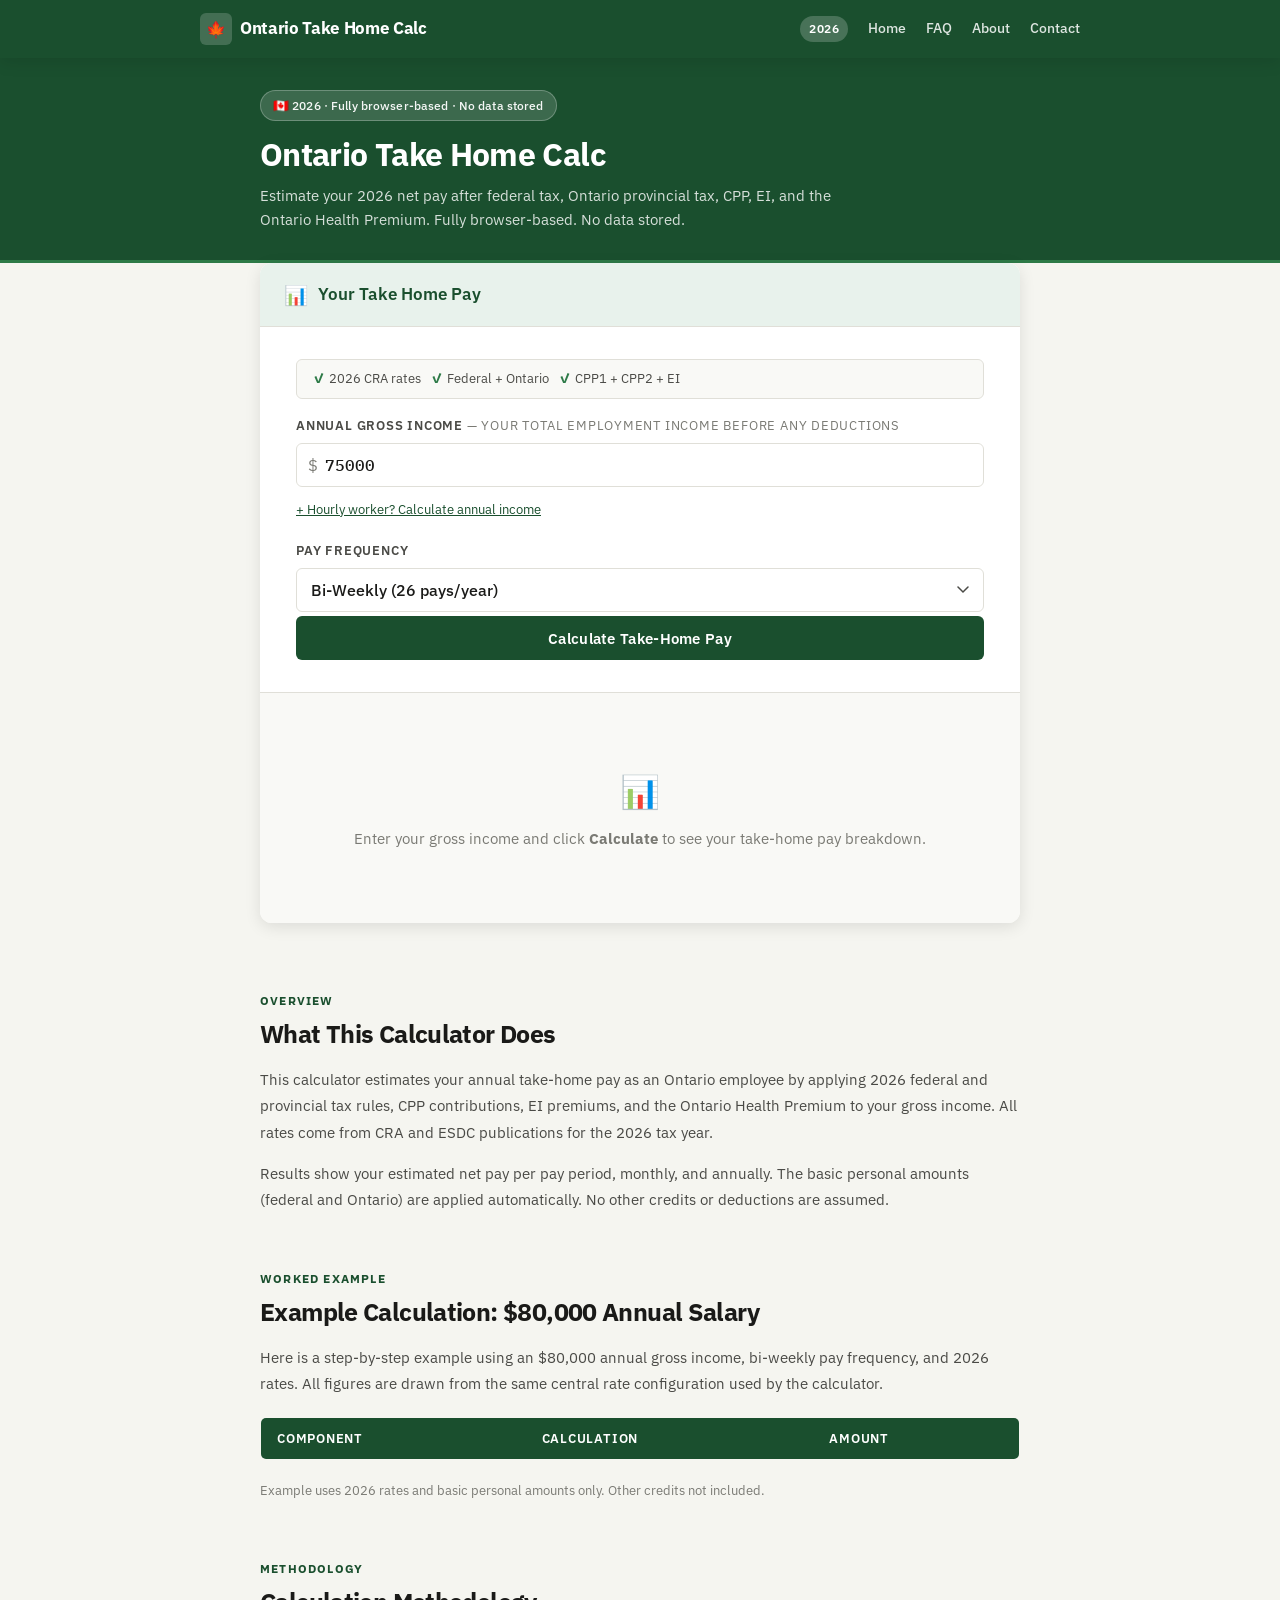
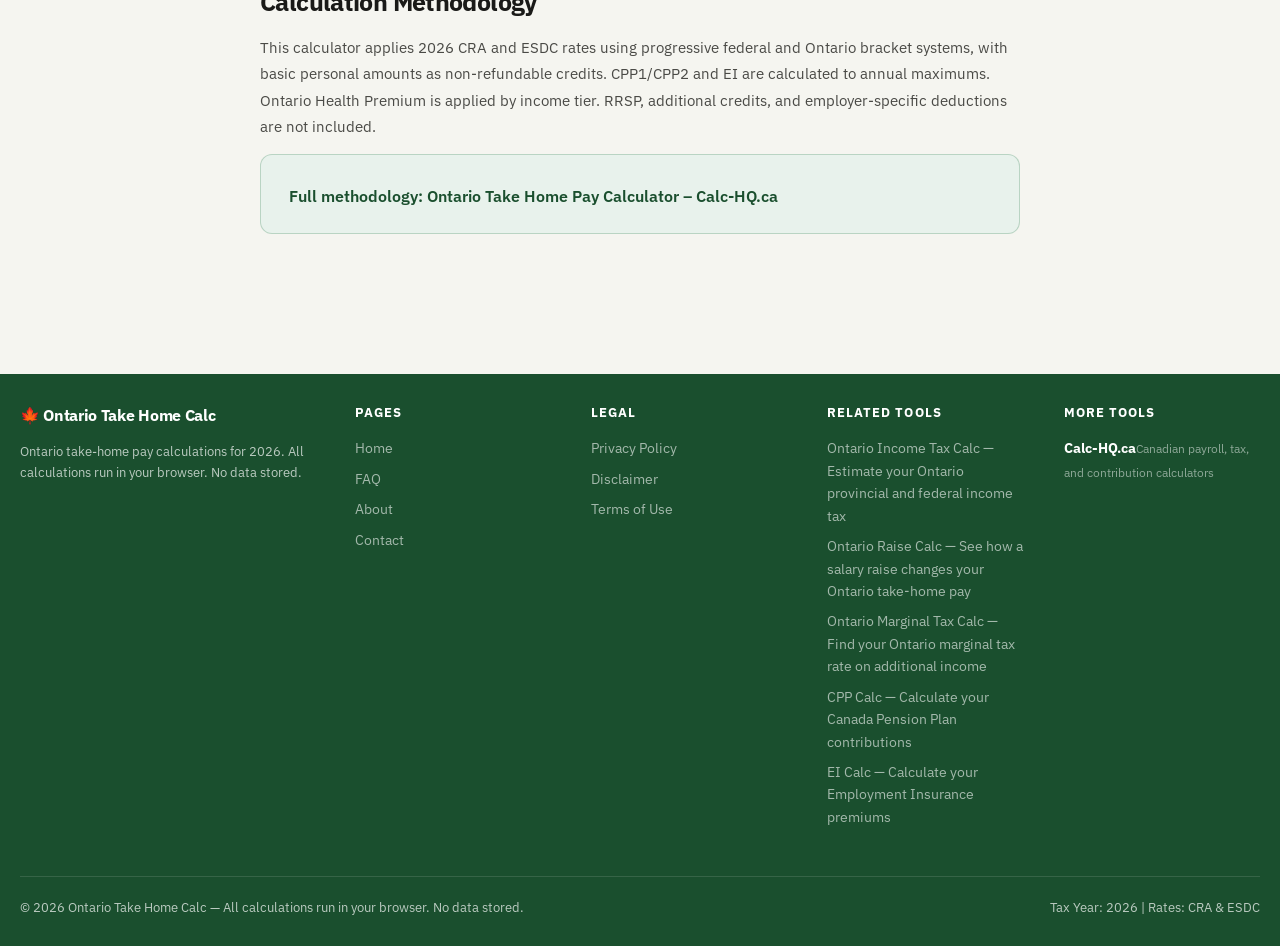
==== index.html @ a9c2f04f "Phase 1 normalization — restore Ontario cluster gold standard" ====
<!DOCTYPE html>
<html lang="en-CA">
<head>
  <meta charset="UTF-8">
  <meta name="viewport" content="width=device-width, initial-scale=1.0">
  <title>Ontario Take Home Calc | ontariotakehomecalc.ca</title>
  <meta name="description" content="Calculate your Ontario take-home pay for 2026. Estimates federal tax, Ontario provincial tax, CPP, EI, and Ontario Health Premium based on current 2026 rates.">
  <meta name="robots" content="index, follow">
  <link rel="canonical" href="https://ontariotakehomecalc.ca/">
  <link rel="stylesheet" href="css/style.css">
  <script type="application/ld+json">
  {
    "@context": "https://schema.org",
    "@type": "WebApplication",
    "name": "Ontario Take Home Calc",
    "url": "https://ontariotakehomecalc.ca/",
    "description": "A free browser-based tool to estimate Ontario take-home pay after federal tax, Ontario provincial tax, CPP, EI, and the Ontario Health Premium.",
    "applicationCategory": "FinanceApplication",
    "operatingSystem": "All",
    "browserRequirements": "Requires JavaScript",
    "offers": {
      "@type": "Offer",
      "price": "0",
      "priceCurrency": "CAD"
    }
  }
  </script>
  <!-- Google AdSense -->
  <script async src="https://pagead2.googlesyndication.com/pagead/js/adsbygoogle.js?client=ca-pub-7744853829365165" crossorigin="anonymous"></script>
  <meta name="google-site-verification" content="mZcN44SqzDr_nRSom3lEGQJrYRelftW3Wzvxv5zC_r0" />
</head>
<body>

<!-- HEADER -->
<header class="site-header">
  <div class="container">
    <div class="header-inner">
      <a href="/" class="logo">
        <span class="logo-icon">🍁</span>
        Ontario Take Home Calc
        </a>
      <nav class="header-nav">
        <span class="year-badge">2026</span>
        <a href="index.html">Home</a>
        <a href="faq.html">FAQ</a>
        <a href="about.html">About</a>
        <a href="contact.html">Contact</a>
      </nav>
    </div>
  </div>
</header>

<!-- HERO -->
<section class="hero">
  <div class="container">
    <div class="content-width">
      <div class="hero-badge">🇨🇦 2026 · Fully browser-based · No data stored</div>
      <h1>Ontario Take Home Calc</h1>
      <p>Estimate your 2026 net pay after federal tax, Ontario provincial tax, CPP, EI, and the Ontario Health Premium. Fully browser-based. No data stored.</p>
    </div>
  </div>
</section>

<!-- CALCULATOR -->
<div class="container">
  <div class="content-width">
    <div class="calc-card" id="calculator">

      <div class="calc-header">
        <span class="calc-icon">📊</span>
        <h2>Your Take Home Pay</h2>
      </div>

      <div class="calc-form-section">
        <div class="trust-strip">
          <span class="ts-item"><span class="ts-check">✓</span> 2026 CRA rates</span>
          <span class="ts-item"><span class="ts-check">✓</span> Federal + Ontario</span>
          <span class="ts-item"><span class="ts-check">✓</span> CPP1 + CPP2 + EI</span>
        </div>
        <div class="form-grid">
          <div class="form-group full">
            <label for="grossIncome">Annual gross income<span class="label-sub"> — Your total employment income before any deductions</span></label>
            <div class="input-prefix-wrap">
              <span class="input-prefix">$</span>
              <input type="number" id="grossIncome" min="0" max="2000000" step="1000" value="75000" placeholder="e.g. 75000">
            </div>
            <span class="hourly-link">+ Hourly worker? Calculate annual income</span>
          </div>
          <div class="form-group full">
            <label for="payFrequency">Pay Frequency</label>
            <select id="payFrequency">
              <option value="weekly">Weekly (52 pays/year)</option>
              <option value="biweekly" selected>Bi-Weekly (26 pays/year)</option>
              <option value="semimonthly">Semi-Monthly (24 pays/year)</option>
              <option value="monthly">Monthly (12 pays/year)</option>
              <option value="annually">Annually (1 pay/year)</option>
            </select>
          </div>
        </div>
        <button class="calc-btn" id="calcBtn" onclick="runCalculator()">Calculate Take-Home Pay</button>
      </div>

      <!-- RESULTS -->
      <div class="calc-results-section" id="resultsSection">
        <div class="results-placeholder" id="resultsPlaceholder">
          <div style="font-size:2rem">📊</div>
          <p>Enter your gross income and click <strong>Calculate</strong> to see your take-home pay breakdown.</p>
        </div>
        <div id="resultsOutput" style="display:none">

          <div class="results-header">
            <div class="takehome-display">
              <div class="takehome-label">Estimated Take-Home Pay</div>
              <div class="takehome-amount" id="r-annualTakeHome">—</div>
              <div class="takehome-period" id="r-annualLabel">Annual</div>
            </div>
            <div class="effective-rate-chip" id="r-effectiveRate">—% effective rate</div>
          </div>

          <!-- Period comparison -->
          <div class="period-grid" id="r-periodGrid">
            <!-- populated by JS -->
          </div>

          <!-- Breakdown table -->
          <div class="results-breakdown" style="margin-top:24px">
            <div class="breakdown-row section-header">Income &amp; Deductions — Tax Year 2026</div>
            <div class="breakdown-row">
              <span class="breakdown-label">Gross Annual Income</span>
              <span class="breakdown-value" id="r-gross">—</span>
            </div>
            <div class="breakdown-row section-header">Federal</div>
            <div class="breakdown-row">
              <span class="breakdown-label">Federal Income Tax<br><span class="breakdown-sub">2026 brackets (14%–33%)</span></span>
              <span class="breakdown-value deduction-amount" id="r-federalTax">—</span>
            </div>
            <div class="breakdown-row section-header">Provincial</div>
            <div class="breakdown-row">
              <span class="breakdown-label">Ontario Provincial Tax<br><span class="breakdown-sub">2026 brackets (5.05%–13.16%) + surtax</span></span>
              <span class="breakdown-value deduction-amount" id="r-ontarioTax">—</span>
            </div>
            <div class="breakdown-row">
              <span class="breakdown-label">Ontario Health Premium<br><span class="breakdown-sub">Based on taxable income</span></span>
              <span class="breakdown-value deduction-amount" id="r-ohp">—</span>
            </div>
            <div class="breakdown-row section-header">Payroll Deductions</div>
            <div class="breakdown-row">
              <span class="breakdown-label">CPP1 Contribution<br><span class="breakdown-sub">5.95% on earnings $3,500–$74,600</span></span>
              <span class="breakdown-value deduction-amount" id="r-cpp1">—</span>
            </div>
            <div class="breakdown-row" id="r-cpp2row">
              <span class="breakdown-label">CPP2 Contribution<br><span class="breakdown-sub">4.00% on earnings $74,600–$85,000</span></span>
              <span class="breakdown-value deduction-amount" id="r-cpp2">—</span>
            </div>
            <div class="breakdown-row">
              <span class="breakdown-label">Employment Insurance (EI)<br><span class="breakdown-sub">$1.63 per $100, max $68,900 insurable</span></span>
              <span class="breakdown-value deduction-amount" id="r-ei">—</span>
            </div>
            <div class="breakdown-row total">
              <span class="breakdown-label">Total Deductions</span>
              <span class="breakdown-value deduction-amount" id="r-totalDeductions">—</span>
            </div>
            <div class="breakdown-row" style="background:var(--accent-light);">
              <span class="breakdown-label" style="font-weight:700;color:var(--accent)">Estimated Annual Take-Home</span>
              <span class="breakdown-value" style="font-weight:700;color:var(--accent);font-size:1.05rem" id="r-takeHomeBottom">—</span>
            </div>
          </div>

          <div class="disclaimer-note">
            ⚠️ <strong>Estimate only.</strong> This calculator uses 2026 federal and Ontario rates with the basic personal amount applied. It does not account for RRSP deductions, other tax credits, additional income sources, or employer-specific arrangements. For precise payroll calculations, consult a payroll professional or use CRA's Payroll Deductions Online Calculator.
          </div>
        </div>
      </div>
    </div>

    <!-- Ad unit -->
    <div class="ad-unit ad-inactive">
      <ins class="adsbygoogle" style="display:block" data-ad-client="ca-pub-7744853829365165" data-ad-slot="auto" data-ad-format="horizontal"></ins>
    </div>

  </div><!-- end content-width -->
</div><!-- end container -->


<!-- AUTHORITY CONTENT -->
<div class="container page-content">
  <div class="content-width">

    <!-- WHAT THIS CALCULATOR DOES -->
    <section class="section">
      <div class="section-label">Overview</div>
      <h2>What This Calculator Does</h2>
      <p>This calculator estimates your annual take-home pay as an Ontario employee by applying 2026 federal and provincial tax rules, CPP contributions, EI premiums, and the Ontario Health Premium to your gross income. All rates come from CRA and ESDC publications for the 2026 tax year.</p>
      <p>Results show your estimated net pay per pay period, monthly, and annually. The basic personal amounts (federal and Ontario) are applied automatically. No other credits or deductions are assumed.</p>
    </section>

    <!-- EXAMPLE CALCULATION -->
    <section class="section">
      <div class="section-label">Worked Example</div>
      <h2>Example Calculation: $80,000 Annual Salary</h2>
      <p>Here is a step-by-step example using an $80,000 annual gross income, bi-weekly pay frequency, and 2026 rates. All figures are drawn from the same central rate configuration used by the calculator.</p>

      <table class="example-table" id="exampleTable">
        <thead>
          <tr><th>Component</th><th>Calculation</th><th>Amount</th></tr>
        </thead>
        <tbody id="exampleBody">
          <!-- populated by JS from config -->
        </tbody>
      </table>
      <p style="font-size:0.82rem;color:var(--text-muted)">Example uses 2026 rates and basic personal amounts only. Other credits not included.</p>
    </section>

    <!-- METHODOLOGY HUB LINK -->
    <section class="section">
      <div class="section-label">Methodology</div>
      <h2>Calculation Methodology</h2>
      <p>This calculator applies 2026 CRA and ESDC rates using progressive federal and Ontario bracket systems, with basic personal amounts as non-refundable credits. CPP1/CPP2 and EI are calculated to annual maximums. Ontario Health Premium is applied by income tier. RRSP, additional credits, and employer-specific deductions are not included.</p>
      <div class="info-box green" style="margin-top:12px">
        <a href="https://calc-hq.ca/methodology/take-home-pay/" style="font-weight:600;color:var(--accent)">Full methodology: Ontario Take Home Pay Calculator – Calc-HQ.ca</a>
      </div>
    </section>

    <!-- Ad unit -->
    <div class="ad-unit ad-inactive">
      <ins class="adsbygoogle" style="display:block" data-ad-client="ca-pub-7744853829365165" data-ad-slot="auto" data-ad-format="rectangle"></ins>
    </div>



  </div>
</div>

<!-- FOOTER -->
<footer class="site-footer">
  <div id="network-footer"></div>
</footer>

<script src="js/network.js"></script>
<script src="js/ads.js"></script>
<script src="js/config.js"></script>
<script src="js/calculator.js"></script>
<script>
// ─── UI CONTROLLER ────────────────────────────────────────────────────────────

function runCalculator() {
  const gross = parseFloat(document.getElementById('grossIncome').value) || 0;
  const freq  = document.getElementById('payFrequency').value;

  if (gross <= 0) {
    alert('Please enter a gross income greater than $0.');
    return;
  }
  if (gross > 2000000) {
    alert('Please enter an income under $2,000,000.');
    return;
  }

  const r = calculateTakeHome(gross, freq);
  displayResults(r);
}

function displayResults(r) {
  document.getElementById('resultsPlaceholder').style.display = 'none';
  document.getElementById('resultsOutput').style.display = 'block';

  document.getElementById('r-annualTakeHome').textContent = fmt(r.annualTakeHome);
  document.getElementById('r-annualLabel').textContent = 'Per Year (estimated)';
  document.getElementById('r-effectiveRate').textContent = fmtPct(r.effectiveRate) + ' effective rate';

  document.getElementById('r-gross').textContent = fmt(r.grossAnnual);
  document.getElementById('r-federalTax').textContent = '−' + fmt(r.federalTax);
  document.getElementById('r-ontarioTax').textContent = '−' + fmt(r.ontarioTax);
  document.getElementById('r-ohp').textContent = '−' + fmt(r.ohp);
  document.getElementById('r-cpp1').textContent = '−' + fmt(r.cpp1);
  document.getElementById('r-cpp2').textContent = '−' + fmt(r.cpp2);
  document.getElementById('r-ei').textContent = '−' + fmt(r.ei);
  document.getElementById('r-totalDeductions').textContent = '−' + fmt(r.totalDeductions);
  document.getElementById('r-takeHomeBottom').textContent = fmt(r.annualTakeHome);

  // Show/hide CPP2 row
  document.getElementById('r-cpp2row').style.display = r.cpp2 > 0 ? 'flex' : 'none';

  // Period grid
  const grid = document.getElementById('r-periodGrid');
  const freqLabel = TAX_CONFIG.payFrequencies[document.getElementById('payFrequency').value].label;
  grid.innerHTML = `
    <div class="period-card highlight">
      <div class="period-card-label">${freqLabel}</div>
      <div class="period-card-amount">${fmt(r.perPeriodNet)}</div>
      <div class="period-card-sub">per pay period</div>
    </div>
    <div class="period-card">
      <div class="period-card-label">Monthly</div>
      <div class="period-card-amount">${fmt(r.monthlyNet)}</div>
      <div class="period-card-sub">per month</div>
    </div>
    <div class="period-card">
      <div class="period-card-label">Annual</div>
      <div class="period-card-amount">${fmt(r.annualTakeHome)}</div>
      <div class="period-card-sub">per year</div>
    </div>
  `;

  // Scroll to results
  document.getElementById('resultsSection').scrollIntoView({ behavior: 'smooth', block: 'nearest' });
}

// ─── EXAMPLE TABLE (uses config) ─────────────────────────────────────────────
function buildExampleTable() {
  const exGross = 80000;
  const r = calculateTakeHome(exGross, 'biweekly');
  const body = document.getElementById('exampleBody');

  const cfg = TAX_CONFIG;
  const federalBPA = calcFederalBPA(exGross);
  const federalGrossTax = calcProgressiveTax(exGross, cfg.federal.brackets);
  const federalCredit = federalBPA * cfg.federal.creditRate;
  const ontarioGrossTax = calcProgressiveTax(exGross, cfg.ontario.brackets);
  const ontarioCredit = cfg.ontario.bpa * cfg.ontario.creditRate;
  const ontarioSurtax = calcOntarioSurtax(ontarioGrossTax);

  body.innerHTML = `
    <tr><td>Gross Annual Income</td><td>—</td><td>${fmt(exGross)}</td></tr>
    <tr><td colspan="3" style="font-weight:700;background:#f5f5f0;padding:8px 16px;font-size:0.8rem;text-transform:uppercase;letter-spacing:0.06em;color:#7a7a74">Federal Tax</td></tr>
    <tr><td>Gross federal tax (14%–20.5% brackets)</td><td>${fmt(federalGrossTax)}</td><td></td></tr>
    <tr><td>Less: Federal BPA credit ($${cfg.federal.bpa.toLocaleString()} × 14%)</td><td>−${fmt(federalCredit)}</td><td></td></tr>
    <tr><td><strong>Federal Tax Owing</strong></td><td></td><td><strong>${fmt(r.federalTax)}</strong></td></tr>
    <tr><td colspan="3" style="font-weight:700;background:#f5f5f0;padding:8px 16px;font-size:0.8rem;text-transform:uppercase;letter-spacing:0.06em;color:#7a7a74">Ontario Tax</td></tr>
    <tr><td>Basic Ontario tax (5.05%–9.15% brackets)</td><td>${fmt(ontarioGrossTax)}</td><td></td></tr>
    <tr><td>Ontario surtax (20% on tax over $${cfg.ontario.surtax.threshold1.toLocaleString()})</td><td>${fmt(ontarioSurtax)}</td><td></td></tr>
    <tr><td>Less: Ontario BPA credit ($${cfg.ontario.bpa.toLocaleString()} × 5.05%)</td><td>−${fmt(ontarioCredit)}</td><td></td></tr>
    <tr><td><strong>Ontario Tax Owing</strong></td><td></td><td><strong>${fmt(r.ontarioTax)}</strong></td></tr>
    <tr><td colspan="3" style="font-weight:700;background:#f5f5f0;padding:8px 16px;font-size:0.8rem;text-transform:uppercase;letter-spacing:0.06em;color:#7a7a74">Payroll Deductions</td></tr>
    <tr><td>Ontario Health Premium</td><td>Income $${exGross.toLocaleString()} → OHP tier</td><td>${fmt(r.ohp)}</td></tr>
    <tr><td>CPP1 (5.95% × [$${cfg.cpp.ympe.toLocaleString()} − $${cfg.cpp.basicExemption.toLocaleString()}])</td><td>${fmt(r.cpp1)}</td><td></td></tr>
    <tr><td>CPP2 (earnings under YMPE, not applicable)</td><td>$0.00</td><td></td></tr>
    <tr><td>EI ($1.63 per $100, on $${Math.min(exGross, cfg.ei.mie).toLocaleString()})</td><td>${fmt(r.ei)}</td><td></td></tr>
    <tr class="table-total"><td><strong>Total Deductions</strong></td><td></td><td><strong>−${fmt(r.totalDeductions)}</strong></td></tr>
    <tr class="table-result"><td><strong>Estimated Take-Home (Annual)</strong></td><td></td><td><strong>${fmt(r.annualTakeHome)}</strong></td></tr>
    <tr class="table-result"><td><strong>Bi-Weekly Take-Home</strong></td><td>÷ 26 pay periods</td><td><strong>${fmt(r.perPeriodNet)}</strong></td></tr>
  `;
}

// ─── RELATED TOOLS (driven by network.js) ─────────────────────────────────────
function buildRelatedTools() {
  const grid = document.getElementById('relatedGrid');
  if (!grid) return;
  grid.innerHTML = '';
  if (typeof NETWORK_TOOLS === 'undefined') return;
  const thisSite = 'ontariotakehomecalc.ca';
  const tools = NETWORK_TOOLS.filter(t => t.live === true && !t.url.includes(thisSite));
  if (tools.length === 0) {
    grid.innerHTML = '<p style="color:var(--text-muted);font-size:0.9rem">No related tools available.</p>';
    return;
  }
  tools.forEach(tool => {
    const a = document.createElement('a');
    a.className = 'related-card';
    a.href = tool.url;
    a.target = '_blank';
    a.rel = 'noopener';
    a.innerHTML = `
      <div class="related-card-title">${tool.name}</div>
      <div class="related-card-desc">${tool.desc}</div>
    `;
    grid.appendChild(a);
  });
}

// ─── INIT ─────────────────────────────────────────────────────────────────────
document.addEventListener('DOMContentLoaded', () => {
  const fy = document.getElementById('footerYear'); if (fy) fy.textContent = TAX_CONFIG.taxYear;
  buildExampleTable();
  buildRelatedTools();

  // Auto-run on income input change
  document.getElementById('grossIncome').addEventListener('keydown', e => {
    if (e.key === 'Enter') runCalculator();
  });
  document.getElementById('payFrequency').addEventListener('change', () => {
    const val = parseFloat(document.getElementById('grossIncome').value);
    if (val > 0) runCalculator();
  });
});

// Ads
(adsbygoogle = window.adsbygoogle || []).push({});
(adsbygoogle = window.adsbygoogle || []).push({});
(adsbygoogle = window.adsbygoogle || []).push({});
</script>
</body>
</html>
---- css/style.css ----
/* Ontario Take Home Calc — Main Stylesheet */
/* Aesthetic: Clean government-grade authority with a modern twist */
/* Fonts: IBM Plex Sans (body) + IBM Plex Mono (numbers) */

@import url('https://fonts.googleapis.com/css2?family=IBM+Plex+Sans:wght@300;400;500;600;700&family=IBM+Plex+Mono:wght@400;500;600&display=swap');

/* ─── CSS VARIABLES ──────────────────────────────────────────────────────────── */
:root {
  --bg:         #f5f5f0;
  --surface:    #ffffff;
  --surface-2:  #f9f9f6;
  --border:     #e0dfd8;
  --border-2:   #c8c7be;

  --text-primary:   #1a1a18;
  --text-secondary: #4a4a46;
  --text-muted:     #7a7a74;

  --accent:       #1a4f2e;      /* Deep Ontario green */
  --accent-light: #e8f2ec;
  --accent-mid:   #2d7a47;
  --accent-hover: #153d24;

  --red:    #c0392b;
  --amber:  #c47a00;

  --radius:   6px;
  --radius-lg: 12px;
  --shadow-sm: 0 1px 3px rgba(0,0,0,0.08);
  --shadow:    0 4px 16px rgba(0,0,0,0.10);
  --shadow-lg: 0 8px 32px rgba(0,0,0,0.12);

  --max-width: 960px;
  --content-width: 760px;
}

/* ─── RESET ──────────────────────────────────────────────────────────────────── */
*, *::before, *::after { box-sizing: border-box; margin: 0; padding: 0; }
html { scroll-behavior: smooth; }
body {
  font-family: 'IBM Plex Sans', sans-serif;
  background: var(--bg);
  color: var(--text-primary);
  font-size: 16px;
  line-height: 1.65;
  -webkit-font-smoothing: antialiased;
}
img { max-width: 100%; }
a { color: var(--accent); text-decoration: none; }
a:hover { color: var(--accent-hover); text-decoration: underline; }

/* ─── LAYOUT ──────────────────────────────────────────────────────────────────── */
.container {
  max-width: var(--max-width);
  margin: 0 auto;
  padding: 0 20px;
}
.content-width {
  max-width: var(--content-width);
  margin: 0 auto;
}

/* ─── HEADER ──────────────────────────────────────────────────────────────────── */
.site-header {
  background: var(--accent);
  color: #fff;
  padding: 0;
  position: sticky;
  top: 0;
  z-index: 100;
  box-shadow: var(--shadow);
}
.header-inner {
  display: flex;
  align-items: center;
  justify-content: space-between;
  flex-wrap: nowrap;
  min-width: 0;
  height: 58px;
  padding: 0 20px;
}
.logo {
  font-size: 1.05rem;
  font-weight: 700;
  color: #fff;
  letter-spacing: -0.02em;
  display: flex;
  align-items: center;
  gap: 8px;
  text-decoration: none;
  white-space: nowrap;
  flex-shrink: 0;
  min-width: 0;
}
.logo:hover { color: rgba(255,255,255,0.85); text-decoration: none; }
.logo-icon {
  width: 32px;
  height: 32px;
  background: rgba(255,255,255,0.18);
  border-radius: 6px;
  display: flex;
  align-items: center;
  justify-content: center;
  font-size: 1rem;
}
.header-nav {
  display: flex;
  align-items: center;
  gap: 20px;
  flex-shrink: 0;
}
.header-nav a {
  color: rgba(255,255,255,0.85);
  font-size: 0.875rem;
  font-weight: 500;
  transition: color 0.15s;
}
.header-nav a:hover {
  color: #fff;
  background: rgba(255,255,255,0.15);
  text-decoration: none;
}
.year-badge {
  background: rgba(255,255,255,0.20);
  color: #fff;
  font-size: 0.75rem;
  font-weight: 600;
  padding: 3px 9px;
  border-radius: 20px;
  letter-spacing: 0.04em;
  margin-left: 4px;
}

/* ─── HERO ────────────────────────────────────────────────────────────────────── */
.hero {
  background: var(--accent);
  color: #fff;
  padding: 32px 20px 28px;
  border-bottom: 3px solid var(--accent-mid);
}
.hero-inner {
  max-width: var(--max-width);
  margin: 0 auto;
}
.hero h1 {
  font-size: clamp(1.4rem, 4vw, 2rem);
  font-weight: 700;
  letter-spacing: -0.02em;
  line-height: 1.2;
  margin-bottom: 10px;
  color: #fff;
}
.hero p {
  font-size: 0.95rem;
  color: rgba(255,255,255,0.82);
  max-width: 620px;
  line-height: 1.6;
}
.hero-badge {
  display: inline-flex;
  align-items: center;
  gap: 6px;
  background: rgba(255,255,255,0.15);
  border: 1px solid rgba(255,255,255,0.25);
  border-radius: 20px;
  padding: 4px 12px;
  font-size: 0.78rem;
  font-weight: 500;
  letter-spacing: 0.01em;
  margin-bottom: 14px;
  color: rgba(255,255,255,0.95);
}

/* ─── CALCULATOR CARD ────────────────────────────────────────────────────────── */
.calc-card {
  background: var(--surface);
  border-radius: 12px;
  box-shadow: 0 4px 16px rgba(0,0,0,0.10);
  overflow: hidden;
  margin-bottom: 28px;
}
.calc-header {
  background: var(--accent-light);
  border-bottom: 1px solid var(--border);
  padding: 16px 24px;
  display: flex;
  align-items: center;
  gap: 10px;
}
.calc-header h2 {
  font-size: 1.05rem;
  font-weight: 600;
  color: var(--accent);
  margin: 0;
}
.calc-icon { font-size: 1.2rem; }
.trust-strip {
  display: flex;
  flex-wrap: wrap;
  align-items: center;
  gap: 6px 10px;
  background: var(--surface-2);
  border: 1px solid var(--border);
  border-radius: var(--radius);
  padding: 8px 16px;
  margin: 0 0 16px 0;
  font-size: 0.82rem;
  color: var(--text-secondary);
}
.ts-item { display: flex; align-items: center; gap: 4px; }
.ts-item .ts-check { color: var(--accent-mid); font-weight: 700; }

.calc-body {
  padding: 24px;
}
.calc-form-section {
  padding: 32px 36px;
  border-bottom: 1px solid var(--border);
}
.calc-results-section {
  padding: 32px 36px;
  background: var(--surface-2);
}

.form-grid {
  display: grid;
  grid-template-columns: 1fr 1fr;
  gap: 20px 28px;
  align-items: end;
}
.form-group {
  display: flex;
  flex-direction: column;
  gap: 6px;
}
.form-group.full {
  grid-column: 1 / -1;
}
label {
  font-size: 0.825rem;
  font-weight: 600;
  color: var(--text-secondary);
  text-transform: uppercase;
  letter-spacing: 0.06em;
}
.input-prefix-wrap {
  position: relative;
}
.input-prefix {
  position: absolute;
  left: 12px;
  top: 50%;
  transform: translateY(-50%);
  color: var(--text-muted);
  font-size: 1rem;
  font-family: 'IBM Plex Mono', monospace;
  pointer-events: none;
}
input[type="number"],
select {
  width: 100%;
  padding: 11px 14px;
  border: 1.5px solid var(--border);
  border-radius: var(--radius);
  background: var(--surface);
  color: var(--text-primary);
  font-family: 'IBM Plex Mono', monospace;
  font-size: 1rem;
  font-weight: 500;
  transition: border-color 0.15s, box-shadow 0.15s;
  appearance: none;
}
.input-prefix-wrap input[type="number"] {
  padding-left: 28px;
}
input[type="number"]:focus,
select:focus {
  outline: none;
  border-color: var(--accent);
  box-shadow: 0 0 0 3px var(--accent-light);
}
select {
  background-image: url("data:image/svg+xml,%3Csvg xmlns='http://www.w3.org/2000/svg' width='12' height='8' viewBox='0 0 12 8'%3E%3Cpath d='M1 1l5 5 5-5' stroke='%234a4a46' stroke-width='1.5' fill='none' stroke-linecap='round'/%3E%3C/svg%3E");
  background-repeat: no-repeat;
  background-position: right 14px center;
  padding-right: 36px;
  cursor: pointer;
  font-family: 'IBM Plex Sans', sans-serif;
}
.calc-btn {
  background: var(--accent);
  color: #fff;
  border: none;
  border-radius: var(--radius);
  padding: 12px 28px;
  font-family: 'IBM Plex Sans', sans-serif;
  font-size: 0.95rem;
  font-weight: 600;
  cursor: pointer;
  transition: background 0.15s, transform 0.1s;
  letter-spacing: 0.02em;
  width: 100%;
  margin-top: 4px;
}
.calc-btn:hover { background: var(--accent-hover); }
.calc-btn:active { transform: translateY(1px); }

/* ─── RESULTS ────────────────────────────────────────────────────────────────── */
.results-placeholder {
  text-align: center;
  padding: 40px 0;
  color: var(--text-muted);
}
.results-placeholder p { font-size: 0.95rem; margin-top: 8px; }

.results-header {
  display: flex;
  align-items: flex-end;
  justify-content: space-between;
  margin-bottom: 28px;
  gap: 16px;
  flex-wrap: wrap;
}
.takehome-display {
  display: flex;
  flex-direction: column;
  gap: 2px;
}
.takehome-label {
  font-size: 0.8rem;
  font-weight: 600;
  text-transform: uppercase;
  letter-spacing: 0.06em;
  color: var(--text-muted);
}
.takehome-amount {
  font-family: 'IBM Plex Mono', monospace;
  font-size: clamp(1.8rem, 4vw, 2.6rem);
  font-weight: 600;
  color: var(--accent);
  letter-spacing: -0.03em;
  line-height: 1;
}
.takehome-period {
  font-size: 0.85rem;
  color: var(--text-muted);
  margin-top: 4px;
}
.effective-rate-chip {
  background: var(--accent-light);
  color: var(--accent);
  font-size: 0.85rem;
  font-weight: 600;
  padding: 6px 14px;
  border-radius: 20px;
  white-space: nowrap;
}

/* Results breakdown table */
.results-breakdown {
  display: flex;
  flex-direction: column;
  gap: 0;
  border: 1px solid var(--border);
  border-radius: var(--radius);
  overflow: hidden;
  margin-bottom: 20px;
}
.breakdown-row {
  display: flex;
  align-items: center;
  justify-content: space-between;
  padding: 11px 16px;
  border-bottom: 1px solid var(--border);
  transition: background 0.1s;
  gap: 12px;
}
.breakdown-row:last-child { border-bottom: none; }
.breakdown-row:hover { background: var(--surface); }
.breakdown-row.section-header {
  background: #f0f0eb;
  font-size: 0.75rem;
  font-weight: 700;
  text-transform: uppercase;
  letter-spacing: 0.08em;
  color: var(--text-muted);
  padding: 7px 16px;
  border-bottom: 1px solid var(--border-2);
}
.breakdown-row.total {
  background: var(--accent);
  color: #fff;
  font-weight: 700;
  border-bottom: none;
}
.breakdown-row.total:hover { background: var(--accent-hover); }
.breakdown-label {
  font-size: 0.9rem;
  color: var(--text-secondary);
  display: flex;
  align-items: center;
  gap: 8px;
}
.breakdown-row.total .breakdown-label { color: rgba(255,255,255,0.85); }
.breakdown-value {
  font-family: 'IBM Plex Mono', monospace;
  font-size: 0.9rem;
  font-weight: 500;
  color: var(--text-primary);
  white-space: nowrap;
}
.breakdown-row.total .breakdown-value { color: #fff; font-size: 1rem; }
.breakdown-sub {
  font-size: 0.78rem;
  color: var(--text-muted);
  font-family: 'IBM Plex Mono', monospace;
}
.deduction-amount { color: var(--red); }
.breakdown-row.total .deduction-amount { color: rgba(255,220,220,1); }

/* Period comparison */
.period-grid {
  display: grid;
  grid-template-columns: repeat(3, 1fr);
  gap: 12px;
  margin-top: 4px;
}
.period-card {
  background: var(--surface);
  border: 1px solid var(--border);
  border-radius: var(--radius);
  padding: 14px 16px;
  display: flex;
  flex-direction: column;
  gap: 4px;
}
.period-card-label {
  font-size: 0.75rem;
  font-weight: 700;
  text-transform: uppercase;
  letter-spacing: 0.06em;
  color: var(--text-muted);
}
.period-card-amount {
  font-family: 'IBM Plex Mono', monospace;
  font-size: 1.05rem;
  font-weight: 600;
  color: var(--text-primary);
  letter-spacing: -0.02em;
}
.period-card-sub {
  font-size: 0.75rem;
  color: var(--text-muted);
}
.period-card.highlight {
  border-color: var(--accent);
  background: var(--accent-light);
}
.period-card.highlight .period-card-amount { color: var(--accent); }

.disclaimer-note {
  font-size: 0.78rem;
  color: var(--text-muted);
  padding: 12px 16px;
  background: #fffbf0;
  border: 1px solid #e8d88a;
  border-radius: var(--radius);
  margin-top: 16px;
  line-height: 1.5;
}

/* ─── CONTENT SECTIONS ───────────────────────────────────────────────────────── */
.page-content {
  padding: 40px 20px 64px;
}
.section {
  margin-bottom: 56px;
}
.section-label {
  font-size: 0.75rem;
  font-weight: 700;
  text-transform: uppercase;
  letter-spacing: 0.1em;
  color: var(--accent);
  margin-bottom: 8px;
}
.section h2 {
  font-size: clamp(1.25rem, 2.5vw, 1.55rem);
  font-weight: 700;
  letter-spacing: -0.025em;
  color: var(--text-primary);
  margin-bottom: 16px;
  line-height: 1.25;
  text-wrap: balance;
}
.section h3 {
  font-size: 1.05rem;
  font-weight: 600;
  color: var(--text-primary);
  margin-bottom: 10px;
  margin-top: 24px;
}
.section p {
  color: var(--text-secondary);
  font-size: 0.95rem;
  line-height: 1.75;
  margin-bottom: 14px;
}
.section p:last-child { margin-bottom: 0; }

/* Info boxes */
.info-box {
  background: var(--surface);
  border: 1px solid var(--border);
  border-radius: var(--radius-lg);
  padding: 28px 28px 24px;
  margin-bottom: 20px;
}
.authority-section {
  background: var(--surface);
  border-radius: 12px;
  box-shadow: 0 1px 3px rgba(0,0,0,0.08);
  padding: 28px 28px 24px;
  margin-bottom: 20px;
  border: 1px solid #e0dfd8;
}
.authority-section p { font-size: 0.9rem; line-height: 1.65; color: var(--text-secondary); margin-bottom: 10px; }
.authority-section h2 { font-size: 1.15rem; font-weight: 700; color: var(--text-primary); margin-bottom: 14px; letter-spacing: -0.01em; }
.authority-section h3 { font-size: 0.95rem; font-weight: 600; color: var(--accent); margin: 18px 0 8px; }
.info-box.green {
  background: var(--accent-light);
  border-color: rgba(45,122,71,0.25);
}
.info-box h3 { margin-top: 0; }

/* Example calculation */
.example-table {
  width: 100%;
  border-collapse: collapse;
  font-size: 0.9rem;
  margin: 20px 0;
  border-radius: var(--radius);
  overflow: hidden;
  border: 1px solid var(--border);
}
.example-table th {
  background: var(--accent);
  color: #fff;
  text-align: left;
  padding: 10px 16px;
  font-weight: 600;
  font-size: 0.8rem;
  text-transform: uppercase;
  letter-spacing: 0.06em;
}
.example-table td {
  padding: 10px 16px;
  border-bottom: 1px solid var(--border);
  color: var(--text-secondary);
}
.example-table tr:last-child td { border-bottom: none; }
.example-table tr:nth-child(even) td { background: var(--surface-2); }
.example-table td:last-child {
  font-family: 'IBM Plex Mono', monospace;
  font-weight: 500;
  text-align: right;
  color: var(--text-primary);
}
.example-table .table-total td {
  font-weight: 700;
  background: #f0f0eb;
  color: var(--text-primary);
}
.example-table .table-result td {
  font-weight: 700;
  background: var(--accent-light);
  color: var(--accent);
}

/* Scenarios grid */
.scenarios-grid {
  display: grid;
  grid-template-columns: repeat(auto-fill, minmax(260px, 1fr));
  gap: 16px;
  margin-top: 20px;
}
.scenario-card {
  background: var(--surface);
  border: 1px solid var(--border);
  border-radius: var(--radius-lg);
  padding: 22px 24px;
  display: flex;
  flex-direction: column;
  gap: 4px;
}
.scenario-title {
  font-size: 0.8rem;
  font-weight: 700;
  text-transform: uppercase;
  letter-spacing: 0.06em;
  color: var(--text-muted);
  margin-bottom: 4px;
}
.scenario-income {
  font-family: 'IBM Plex Mono', monospace;
  font-size: 1.25rem;
  font-weight: 600;
  color: var(--text-primary);
}
.scenario-net {
  font-family: 'IBM Plex Mono', monospace;
  font-size: 1.1rem;
  font-weight: 600;
  color: var(--accent);
  margin-top: 4px;
}
.scenario-row {
  display: flex;
  justify-content: space-between;
  font-size: 0.82rem;
  color: var(--text-muted);
  padding: 2px 0;
  border-top: 1px solid var(--border);
  margin-top: 8px;
  padding-top: 8px;
}
.scenario-row span:last-child {
  font-family: 'IBM Plex Mono', monospace;
  font-weight: 500;
}

/* FAQ */
.faq-item {
  border-bottom: 1px solid var(--border);
  padding: 20px 0;
}
.faq-item:first-child { padding-top: 0; }
.faq-item:last-child { border-bottom: none; }
.faq-q {
  font-weight: 600;
  font-size: 0.95rem;
  color: var(--text-primary);
  margin-bottom: 8px;
  cursor: pointer;
  display: flex;
  justify-content: space-between;
  align-items: flex-start;
  gap: 12px;
}
.faq-q::after {
  content: "+";
  font-size: 1.2rem;
  color: var(--accent);
  flex-shrink: 0;
  margin-top: -2px;
  transition: transform 0.2s;
}
.faq-item.open .faq-q::after {
  transform: rotate(45deg);
}
.faq-a {
  font-size: 0.9rem;
  color: var(--text-secondary);
  line-height: 1.7;
  display: none;
}
.faq-item.open .faq-a { display: block; }

/* Related tools */
.related-grid {
  display: grid;
  grid-template-columns: repeat(auto-fill, minmax(220px, 1fr));
  gap: 14px;
  margin-top: 20px;
}
.related-card {
  background: var(--surface);
  border: 1px solid var(--border);
  border-radius: var(--radius);
  padding: 18px 20px;
  display: flex;
  flex-direction: column;
  gap: 4px;
  text-decoration: none;
  transition: border-color 0.15s, box-shadow 0.15s;
}
.related-card:hover {
  border-color: var(--accent);
  box-shadow: var(--shadow-sm);
  text-decoration: none;
}
.related-card-title {
  font-weight: 600;
  font-size: 0.9rem;
  color: var(--text-primary);
}
.related-card-desc {
  font-size: 0.8rem;
  color: var(--text-muted);
  line-height: 1.4;
}

/* ─── FOOTER ──────────────────────────────────────────────────────────────────── */
.site-footer {
  background: #1a4f2e;
  color: rgba(255,255,255,0.7);
  padding: 28px 20px;
  margin-top: 20px;
  font-size: 0.82rem;
}
.footer-grid {
  display: grid;
  grid-template-columns: 1.5fr 1fr 1fr 1fr 1fr;
  gap: 40px;
  margin-bottom: 40px;
}
.footer-brand .logo { color: #fff; font-size: 1rem; margin-bottom: 12px; }
.footer-brand p { font-size: 0.82rem; line-height: 1.6; }
.footer-col h4 {
  color: #fff;
  font-size: 0.8rem;
  font-weight: 700;
  text-transform: uppercase;
  letter-spacing: 0.08em;
  margin-bottom: 14px;
}
.footer-col a {
  display: block;
  color: rgba(255,255,255,0.60);
  font-size: 0.85rem;
  margin-bottom: 8px;
  transition: color 0.15s;
}
.footer-col a:hover { color: #fff; text-decoration: none; }
.more-tools-link div:first-child { font-weight: 700 !important; color: rgba(255,255,255,0.85); }
.more-tools-title { font-weight: 700 !important; color: #ffffff !important; font-size: 0.88rem; }
.subtext {
  font-size: 0.72rem;
  color: rgba(255,255,255,0.5);
  line-height: 1.3;
}
.more-tools-link:hover div:first-child { color: #fff; }
.more-tools-link:hover .more-tools-title { color: #fff; }
.footer-bottom {
  border-top: 1px solid rgba(255,255,255,0.12);
  padding-top: 20px;
  display: flex;
  justify-content: space-between;
  align-items: center;
  flex-wrap: wrap;
  gap: 12px;
  font-size: 0.8rem;
}
.footer-bottom a { color: rgba(255,255,255,0.55); }
.footer-bottom a:hover { color: #fff; text-decoration: none; }

/* ─── PAGE-SPECIFIC (about, privacy, etc.) ───────────────────────────────────── */
.page-hero {
  background: var(--accent);
  color: #fff;
  padding: 48px 0;
}
.page-hero h1 {
  font-size: clamp(1.4rem, 3vw, 2rem);
  font-weight: 700;
  letter-spacing: -0.025em;
  text-wrap: balance;
}
.page-hero p {
  color: rgba(255,255,255,0.75);
  margin-top: 8px;
  font-size: 0.95rem;
}
.page-body {
  max-width: 720px;
  margin: 0 auto;
  padding: 56px 24px;
}
.page-body h2 {
  font-size: 1.2rem;
  font-weight: 700;
  color: var(--text-primary);
  margin: 36px 0 10px;
  padding-bottom: 8px;
  border-bottom: 2px solid var(--border);
}
.page-body h2:first-child { margin-top: 0; }
.page-body p, .page-body li {
  font-size: 0.93rem;
  color: var(--text-secondary);
  line-height: 1.75;
  margin-bottom: 12px;
}
.page-body ul { padding-left: 20px; }
.page-body li { margin-bottom: 8px; }

/* Contact form */
.contact-form {
  display: flex;
  flex-direction: column;
  gap: 18px;
  margin-top: 24px;
}
.contact-form input,
.contact-form textarea {
  width: 100%;
  padding: 11px 14px;
  border: 1.5px solid var(--border);
  border-radius: var(--radius);
  font-family: 'IBM Plex Sans', sans-serif;
  font-size: 0.95rem;
  color: var(--text-primary);
  background: var(--surface);
  resize: vertical;
  transition: border-color 0.15s, box-shadow 0.15s;
}
.contact-form input:focus,
.contact-form textarea:focus {
  outline: none;
  border-color: var(--accent);
  box-shadow: 0 0 0 3px var(--accent-light);
}
.contact-form textarea { min-height: 130px; }
.contact-form .calc-btn { align-self: flex-start; padding: 11px 28px; width: auto; }

/* ─── RESPONSIVE ──────────────────────────────────────────────────────────────── */
@media (max-width: 768px) {
  .header-inner { padding: 0 14px; }
  .header-nav { gap: 14px; }
  .header-nav a { font-size: 0.78rem; padding: 4px 8px; }
  .form-grid { grid-template-columns: 1fr; }
  .calc-form-section, .calc-results-section { padding: 24px 20px; }
  .period-grid { grid-template-columns: 1fr 1fr; }
  .scenarios-grid { grid-template-columns: 1fr 1fr; }
  .footer-grid { grid-template-columns: 1fr 1fr; gap: 24px; }
  .footer-brand { grid-column: 1 / -1; }
  .footer-bottom { flex-direction: column; align-items: flex-start; gap: 6px; }
  .results-header { flex-direction: column; align-items: flex-start; }
  .hero { padding: 36px 0 52px; }
  .page-content { padding: 32px 16px; }
  .section { margin-bottom: 32px; }
  .section h3 { margin-top: 16px; }
  .ad-unit { min-height: 0; margin: 16px auto; }
  .ad-unit ins { height: auto !important; min-height: 0; }
  /* Mobile: support page horizontal breathing room */
  .page-body { padding: 36px 20px; }
  .page-hero { padding: 32px 0; }
  .container { padding: 0 16px; }
  .related-grid { grid-template-columns: 1fr; gap: 10px; }
}
@media (max-width: 640px) {
  .header-nav { gap: 10px; flex-shrink: 1; }
  .header-nav a { font-size: 0.8rem; }
  .calc-body { padding: 16px; }
  .authority-section { padding: 20px 16px 18px; }
}

@media (max-width: 480px) {
  .year-badge { display: none; }
  .header-inner { flex-wrap: wrap; height: auto; padding: 10px 14px 8px; }
  .logo { width: 100%; }
  .header-nav { width: 100%; gap: 4px 12px; flex-wrap: wrap; padding-bottom: 4px; }
  .header-nav a { font-size: 0.78rem; }
  .container { padding: 0 16px; }
  .period-grid { grid-template-columns: 1fr; }
  .scenarios-grid { grid-template-columns: 1fr; }
  .hero h1 { font-size: 1.5rem; }
  .section { margin-bottom: 24px; }
  .page-content { padding: 24px 16px; }
  .faq-item { padding: 14px 0; }
  /* Small phone: tighter page-body, consistent card padding */
  .page-body { padding: 28px 16px; }
  .calc-form-section, .calc-results-section { padding: 20px 16px; }
  .related-card { padding: 14px 16px; }
  .info-box { padding: 18px 16px; }
}
@media (max-width: 360px) {
  .container { padding: 0 12px; }
  .hero h1 { font-size: 1.35rem; }
  .page-hero h1 { font-size: 1.3rem; }
}

/* ─── ADS PLACEHOLDER ────────────────────────────────────────────────────────── */
.ad-unit {
  text-align: center;
  margin: 32px auto;
  display: flex;
  align-items: center;
  justify-content: center;
}
.ad-unit.ad-inactive,
.ad-unit.ad-inactive ins,
.ad-unit.ad-inactive .adsbygoogle {
  display: none !important;
  height: 0 !important;
  min-height: 0 !important;
  max-height: 0 !important;
  margin: 0 !important;
  padding: 0 !important;
  overflow: hidden !important;
}

.label-sub {
  font-weight: 400;
  color: var(--text-muted);
  font-size: 0.8rem;
}
.hourly-link {
  display: inline-block;
  margin-top: 6px;
  color: var(--accent);
  font-size: 0.82rem;
  text-decoration: underline;
  cursor: pointer;
}
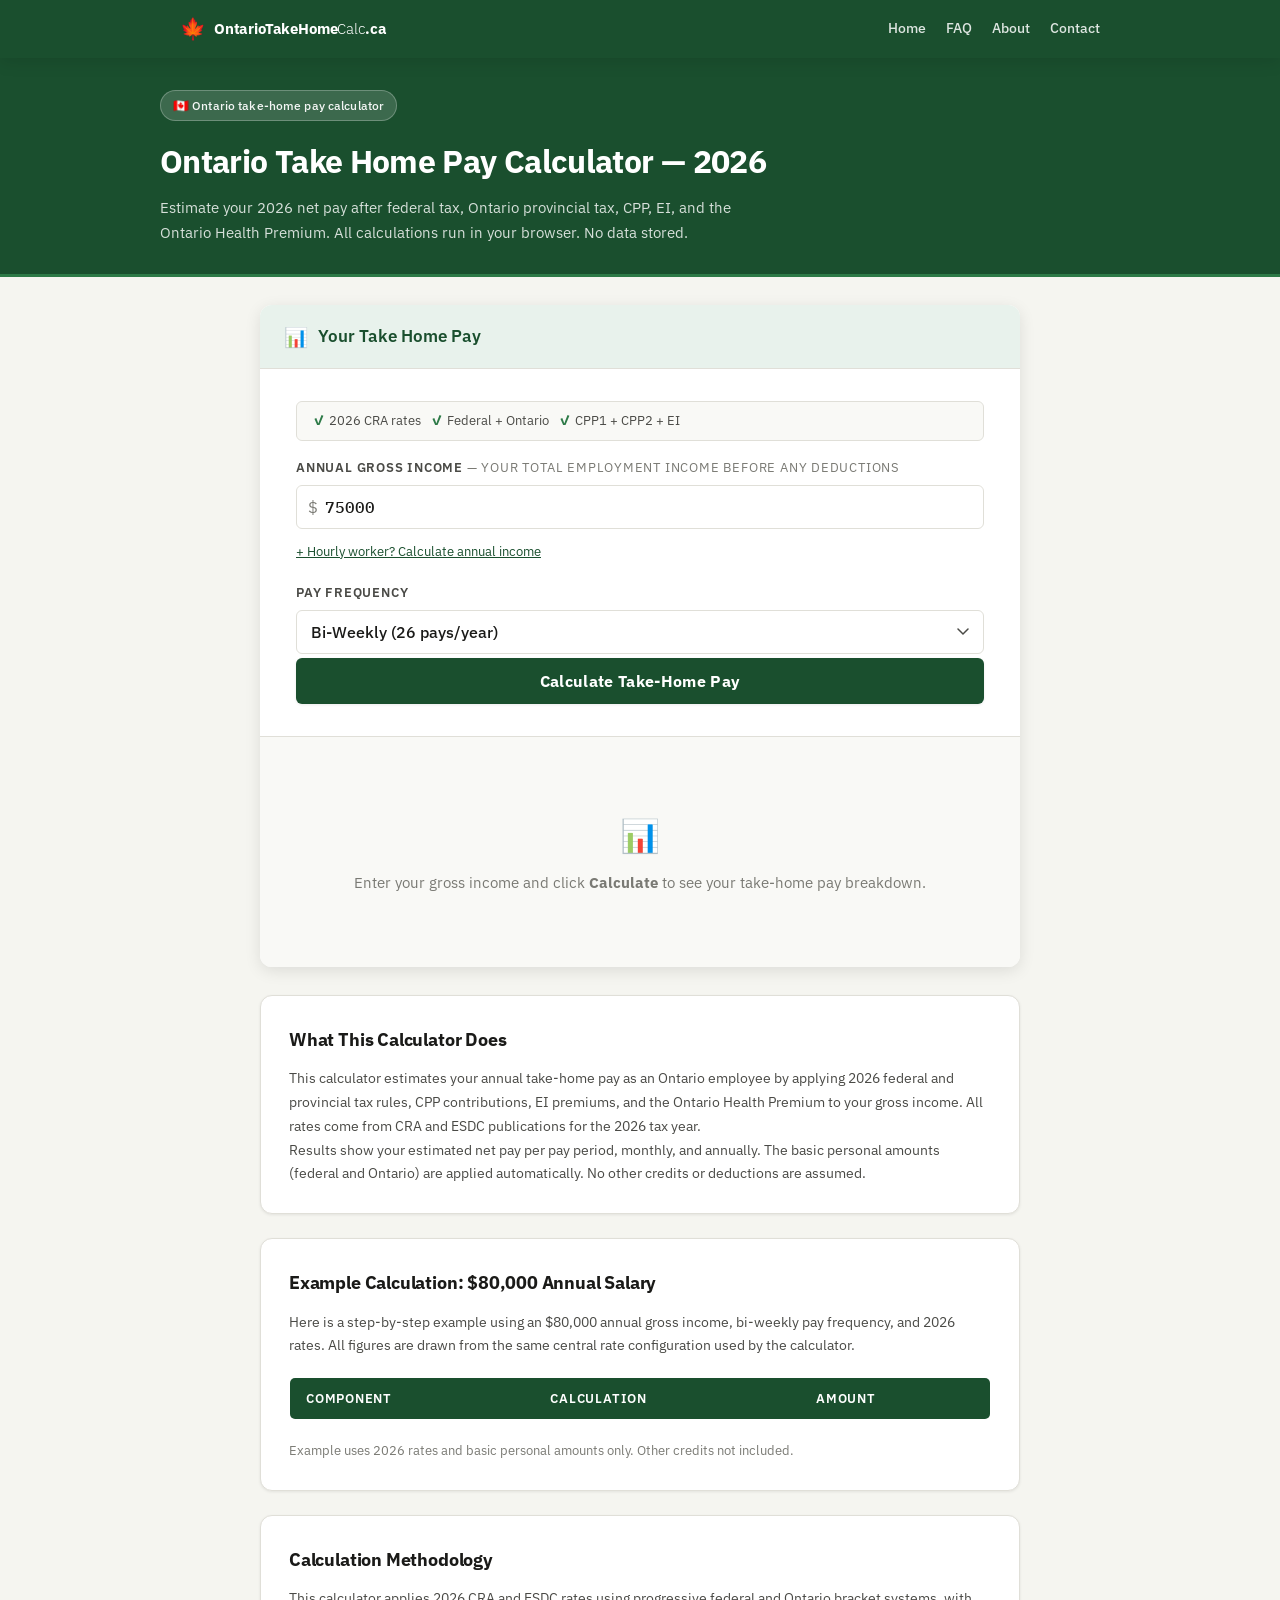
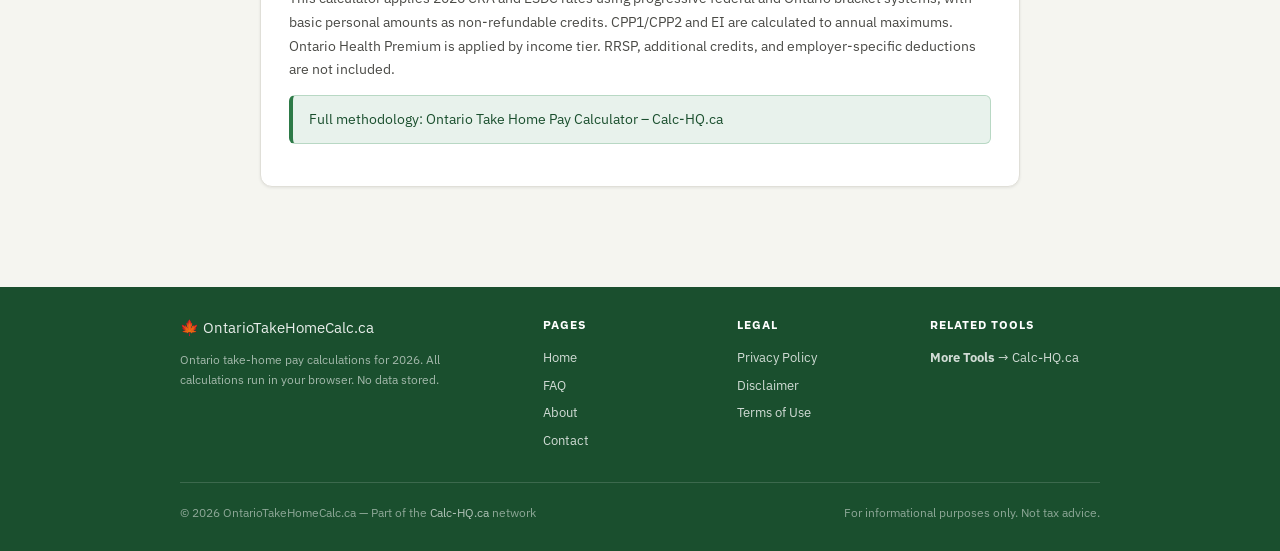
==== commit f0ff3205: "Fix take-home calculator header mobile nav" ====
--- a/index.html
+++ b/index.html
@@ -31,39 +31,46 @@
 </head>
 <body>
 
-<!-- HEADER -->
+<!-- ─── Header ─────────────────────────────────────────────────────────── -->
 <header class="site-header">
-  <div class="container">
-    <div class="header-inner">
-      <a href="/" class="logo">
-        <span class="logo-icon">🍁</span>
-        Ontario Take Home Calc
-        </a>
-      <nav class="header-nav">
-        <span class="year-badge">2026</span>
-        <a href="index.html">Home</a>
-        <a href="faq.html">FAQ</a>
-        <a href="about.html">About</a>
-        <a href="contact.html">Contact</a>
-      </nav>
-    </div>
+  <div class="header-inner">
+    <a href="index.html" class="site-logo">
+      <span class="logo-maple">🍁</span>
+      <span class="logo-text">OntarioTakeHome<span>Calc</span>.ca</span>
+    </a>
+    <nav class="site-nav" aria-label="Main navigation">
+      <a href="index.html" class="active">Home</a>
+      <a href="faq.html">FAQ</a>
+      <a href="about.html">About</a>
+      <a href="contact.html">Contact</a>
+    </nav>
+    <button class="hamburger" aria-label="Menu" aria-expanded="false">
+      <span></span><span></span><span></span>
+    </button>
   </div>
 </header>
 
-<!-- HERO -->
+<!-- Mobile nav overlay -->
+<div class="mobile-nav-overlay" id="mobile-overlay"></div>
+<nav class="mobile-nav" id="mobile-nav">
+  <a href="index.html">Home</a>
+  <a href="faq.html">FAQ</a>
+  <a href="about.html">About</a>
+  <a href="contact.html">Contact</a>
+</nav>
+
+<!-- ─── Hero ───────────────────────────────────────────────────────────── -->
 <section class="hero">
-  <div class="container">
-    <div class="content-width">
-      <div class="hero-badge">🇨🇦 2026 · Fully browser-based · No data stored</div>
-      <h1>Ontario Take Home Calc</h1>
-      <p>Estimate your 2026 net pay after federal tax, Ontario provincial tax, CPP, EI, and the Ontario Health Premium. Fully browser-based. No data stored.</p>
-    </div>
+  <div class="hero-inner">
+    <div class="hero-badge">🇨🇦 Ontario take-home pay calculator</div>
+    <h1>Ontario Take Home Pay Calculator — 2026</h1>
+    <p>Estimate your 2026 net pay after federal tax, Ontario provincial tax, CPP, EI, and the Ontario Health Premium. All calculations run in your browser. No data stored.</p>
   </div>
 </section>
 
-<!-- CALCULATOR -->
-<div class="container">
-  <div class="content-width">
+<!-- ─── Main ────────────────────────────────────────────────────────────── -->
+<main class="main-content">
+  <div class="content-col">
     <div class="calc-card" id="calculator">
 
       <div class="calc-header">
@@ -178,25 +185,15 @@
       <ins class="adsbygoogle" style="display:block" data-ad-client="ca-pub-7744853829365165" data-ad-slot="auto" data-ad-format="horizontal"></ins>
     </div>
 
-  </div><!-- end content-width -->
-</div><!-- end container -->
-
-
-<!-- AUTHORITY CONTENT -->
-<div class="container page-content">
-  <div class="content-width">
-
-    <!-- WHAT THIS CALCULATOR DOES -->
-    <section class="section">
-      <div class="section-label">Overview</div>
+    <!-- Understanding Your Result -->
+    <div class="info-section">
       <h2>What This Calculator Does</h2>
       <p>This calculator estimates your annual take-home pay as an Ontario employee by applying 2026 federal and provincial tax rules, CPP contributions, EI premiums, and the Ontario Health Premium to your gross income. All rates come from CRA and ESDC publications for the 2026 tax year.</p>
       <p>Results show your estimated net pay per pay period, monthly, and annually. The basic personal amounts (federal and Ontario) are applied automatically. No other credits or deductions are assumed.</p>
-    </section>
-
-    <!-- EXAMPLE CALCULATION -->
-    <section class="section">
-      <div class="section-label">Worked Example</div>
+    </div>
+
+    <!-- Example Calculation -->
+    <div class="info-section">
       <h2>Example Calculation: $80,000 Annual Salary</h2>
       <p>Here is a step-by-step example using an $80,000 annual gross income, bi-weekly pay frequency, and 2026 rates. All figures are drawn from the same central rate configuration used by the calculator.</p>
 
@@ -209,37 +206,104 @@
         </tbody>
       </table>
       <p style="font-size:0.82rem;color:var(--text-muted)">Example uses 2026 rates and basic personal amounts only. Other credits not included.</p>
-    </section>
-
-    <!-- METHODOLOGY HUB LINK -->
-    <section class="section">
-      <div class="section-label">Methodology</div>
+    </div>
+
+    <!-- Ad unit -->
+    <div class="ad-unit ad-inactive" aria-hidden="true">
+      <ins class="adsbygoogle"
+           data-ad-client="ca-pub-7744853829365165"
+           data-ad-format="auto"
+           data-full-width-responsive="true"></ins>
+    </div>
+
+    <!-- Methodology -->
+    <div class="info-section">
       <h2>Calculation Methodology</h2>
       <p>This calculator applies 2026 CRA and ESDC rates using progressive federal and Ontario bracket systems, with basic personal amounts as non-refundable credits. CPP1/CPP2 and EI are calculated to annual maximums. Ontario Health Premium is applied by income tier. RRSP, additional credits, and employer-specific deductions are not included.</p>
-      <div class="info-box green" style="margin-top:12px">
-        <a href="https://calc-hq.ca/methodology/take-home-pay/" style="font-weight:600;color:var(--accent)">Full methodology: Ontario Take Home Pay Calculator – Calc-HQ.ca</a>
-      </div>
-    </section>
-
-    <!-- Ad unit -->
-    <div class="ad-unit ad-inactive">
-      <ins class="adsbygoogle" style="display:block" data-ad-client="ca-pub-7744853829365165" data-ad-slot="auto" data-ad-format="rectangle"></ins>
-    </div>
-
-
-
+
+      <div class="info-box">
+        <a href="https://calc-hq.ca/methodology/take-home-pay/">Full methodology: Ontario Take Home Pay Calculator – Calc-HQ.ca</a>
+      </div>
+    </div>
+
+  </div><!-- end content-col -->
+</main>
+
+<!-- ─── Footer ──────────────────────────────────────────────────────────── -->
+<footer class="site-footer">
+  <div class="container">
+    <div class="footer-grid">
+      <div class="footer-brand">
+        <div class="logo">🍁 OntarioTakeHomeCalc.ca</div>
+        <p>Ontario take-home pay calculations for 2026. All calculations run in your browser. No data stored.</p>
+      </div>
+      <div class="footer-col">
+        <h4>PAGES</h4>
+        <a href="index.html">Home</a>
+        <a href="faq.html">FAQ</a>
+        <a href="about.html">About</a>
+        <a href="contact.html">Contact</a>
+      </div>
+      <div class="footer-col">
+        <h4>LEGAL</h4>
+        <a href="privacy-policy.html">Privacy Policy</a>
+        <a href="disclaimer.html">Disclaimer</a>
+        <a href="terms.html">Terms of Use</a>
+      </div>
+      <div class="footer-col">
+        <h4>RELATED TOOLS</h4>
+        <div id="related-tools"></div>
+        <a href="https://calc-hq.ca/" class="more-tools-link" rel="noopener"><strong>More Tools</strong> → Calc-HQ.ca</a>
+      </div>
+    </div>
+    <div class="footer-bottom">
+      <span>© 2026 OntarioTakeHomeCalc.ca — Part of the <a href="https://calc-hq.ca/" rel="noopener">Calc-HQ.ca</a> network</span>
+      <span>For informational purposes only. Not tax advice.</span>
+    </div>
   </div>
-</div>
-
-<!-- FOOTER -->
-<footer class="site-footer">
-  <div id="network-footer"></div>
 </footer>
 
-<script src="js/network.js"></script>
-<script src="js/ads.js"></script>
 <script src="js/config.js"></script>
 <script src="js/calculator.js"></script>
+<script src="js/ads.js"></script>
+<script src="js/network.js"></script>
+
+<!-- Hamburger menu logic -->
+<script>
+(function() {
+  var hamburger = document.querySelector('.hamburger');
+  var mobileNav = document.getElementById('mobile-nav');
+  var overlay = document.getElementById('mobile-overlay');
+
+  function toggleMenu() {
+    var isOpen = hamburger.classList.toggle('active');
+    mobileNav.classList.toggle('active', isOpen);
+    overlay.classList.toggle('active', isOpen);
+    hamburger.setAttribute('aria-expanded', String(isOpen));
+    document.body.style.overflow = isOpen ? 'hidden' : '';
+  }
+
+  function closeMenu() {
+    hamburger.classList.remove('active');
+    mobileNav.classList.remove('active');
+    overlay.classList.remove('active');
+    hamburger.setAttribute('aria-expanded', 'false');
+    document.body.style.overflow = '';
+  }
+
+  if (hamburger) {
+    hamburger.addEventListener('click', toggleMenu);
+  }
+  if (overlay) {
+    overlay.addEventListener('click', closeMenu);
+  }
+  if (mobileNav) {
+    mobileNav.querySelectorAll('a').forEach(function(a) {
+      a.addEventListener('click', closeMenu);
+    });
+  }
+})();
+</script>
 <script>
 // ─── UI CONTROLLER ────────────────────────────────────────────────────────────
 
@@ -342,37 +406,10 @@
   `;
 }
 
-// ─── RELATED TOOLS (driven by network.js) ─────────────────────────────────────
-function buildRelatedTools() {
-  const grid = document.getElementById('relatedGrid');
-  if (!grid) return;
-  grid.innerHTML = '';
-  if (typeof NETWORK_TOOLS === 'undefined') return;
-  const thisSite = 'ontariotakehomecalc.ca';
-  const tools = NETWORK_TOOLS.filter(t => t.live === true && !t.url.includes(thisSite));
-  if (tools.length === 0) {
-    grid.innerHTML = '<p style="color:var(--text-muted);font-size:0.9rem">No related tools available.</p>';
-    return;
-  }
-  tools.forEach(tool => {
-    const a = document.createElement('a');
-    a.className = 'related-card';
-    a.href = tool.url;
-    a.target = '_blank';
-    a.rel = 'noopener';
-    a.innerHTML = `
-      <div class="related-card-title">${tool.name}</div>
-      <div class="related-card-desc">${tool.desc}</div>
-    `;
-    grid.appendChild(a);
-  });
-}
-
 // ─── INIT ─────────────────────────────────────────────────────────────────────
 document.addEventListener('DOMContentLoaded', () => {
   const fy = document.getElementById('footerYear'); if (fy) fy.textContent = TAX_CONFIG.taxYear;
   buildExampleTable();
-  buildRelatedTools();
 
   // Auto-run on income input change
   document.getElementById('grossIncome').addEventListener('keydown', e => {
--- a/css/style.css
+++ b/css/style.css
@@ -64,72 +64,117 @@
 .site-header {
   background: var(--accent);
   color: #fff;
-  padding: 0;
+  height: 58px;
   position: sticky;
   top: 0;
   z-index: 100;
   box-shadow: var(--shadow);
 }
 .header-inner {
+  max-width: var(--max-width);
+  margin: 0 auto;
+  padding: 0 20px;
   display: flex;
   align-items: center;
   justify-content: space-between;
-  flex-wrap: nowrap;
-  min-width: 0;
-  height: 58px;
-  padding: 0 20px;
-}
-.logo {
-  font-size: 1.05rem;
-  font-weight: 700;
-  color: #fff;
-  letter-spacing: -0.02em;
+  height: 100%;
+}
+.site-logo {
   display: flex;
   align-items: center;
   gap: 8px;
+  color: #fff;
+  font-weight: 700;
+  font-size: 1rem;
+  letter-spacing: -0.01em;
   text-decoration: none;
-  white-space: nowrap;
-  flex-shrink: 0;
-  min-width: 0;
-}
-.logo:hover { color: rgba(255,255,255,0.85); text-decoration: none; }
-.logo-icon {
-  width: 32px;
-  height: 32px;
-  background: rgba(255,255,255,0.18);
-  border-radius: 6px;
-  display: flex;
-  align-items: center;
-  justify-content: center;
-  font-size: 1rem;
-}
-.header-nav {
+}
+.site-logo:hover { color: rgba(255,255,255,0.85); text-decoration: none; }
+.logo-maple { font-size: 1.3rem; line-height: 1; }
+.logo-text { font-size: 0.95rem; font-weight: 700; }
+.logo-text span { font-weight: 300; }
+.site-nav {
   display: flex;
   align-items: center;
   gap: 20px;
-  flex-shrink: 0;
-}
-.header-nav a {
+}
+.site-nav a {
   color: rgba(255,255,255,0.85);
   font-size: 0.875rem;
   font-weight: 500;
+  text-decoration: none;
   transition: color 0.15s;
 }
-.header-nav a:hover {
-  color: #fff;
-  background: rgba(255,255,255,0.15);
+.site-nav a:hover { color: #fff; text-decoration: none; }
+
+/* ─── Hamburger / Mobile Nav ────────────────────────────────────────────── */
+.hamburger {
+  display: none;
+  background: none;
+  border: none;
+  cursor: pointer;
+  padding: 8px;
+  z-index: 110;
+}
+.hamburger span {
+  display: block;
+  width: 24px;
+  height: 2px;
+  background: #fff;
+  border-radius: 2px;
+  transition: transform 0.3s, opacity 0.3s;
+}
+.hamburger span + span { margin-top: 6px; }
+.hamburger.active span:nth-child(1) { transform: translateY(8px) rotate(45deg); }
+.hamburger.active span:nth-child(2) { opacity: 0; }
+.hamburger.active span:nth-child(3) { transform: translateY(-8px) rotate(-45deg); }
+
+.mobile-nav-overlay {
+  display: none;
+  position: fixed;
+  top: 58px;
+  left: 0;
+  right: 0;
+  bottom: 0;
+  background: rgba(0,0,0,0.5);
+  z-index: 99;
+  opacity: 0;
+  transition: opacity 0.3s;
+}
+.mobile-nav-overlay.active {
+  display: block;
+  opacity: 1;
+}
+.mobile-nav {
+  display: none;
+  position: fixed;
+  top: 58px;
+  right: 0;
+  width: 260px;
+  max-width: 80vw;
+  height: calc(100vh - 58px);
+  background: var(--accent);
+  z-index: 105;
+  padding: 20px;
+  transform: translateX(100%);
+  transition: transform 0.3s ease;
+  overflow-y: auto;
+}
+.mobile-nav.active {
+  display: block;
+  transform: translateX(0);
+}
+.mobile-nav a {
+  display: block;
+  color: rgba(255,255,255,0.85);
+  font-size: 1rem;
+  font-weight: 500;
+  padding: 12px 0;
+  border-bottom: 1px solid rgba(255,255,255,0.15);
   text-decoration: none;
-}
-.year-badge {
-  background: rgba(255,255,255,0.20);
-  color: #fff;
-  font-size: 0.75rem;
-  font-weight: 600;
-  padding: 3px 9px;
-  border-radius: 20px;
-  letter-spacing: 0.04em;
-  margin-left: 4px;
-}
+  transition: color 0.15s;
+}
+.mobile-nav a:hover { color: #fff; }
 
 /* ─── HERO ────────────────────────────────────────────────────────────────────── */
 .hero {
@@ -146,15 +191,12 @@
   font-size: clamp(1.4rem, 4vw, 2rem);
   font-weight: 700;
   letter-spacing: -0.02em;
-  line-height: 1.2;
-  margin-bottom: 10px;
-  color: #fff;
+  margin-bottom: 8px;
 }
 .hero p {
+  color: rgba(255,255,255,0.82);
   font-size: 0.95rem;
-  color: rgba(255,255,255,0.82);
   max-width: 620px;
-  line-height: 1.6;
 }
 .hero-badge {
   display: inline-flex;
@@ -469,6 +511,17 @@
   line-height: 1.5;
 }
 
+/* ─── Main content area ──────────────────────────────────────────────────── */
+.main-content {
+  max-width: var(--max-width);
+  margin: 0 auto;
+  padding: 28px 20px 56px;
+}
+.content-col {
+  max-width: 760px;
+  margin: 0 auto;
+}
+
 /* ─── CONTENT SECTIONS ───────────────────────────────────────────────────────── */
 .page-content {
   padding: 40px 20px 64px;
@@ -509,12 +562,53 @@
 .section p:last-child { margin-bottom: 0; }
 
 /* Info boxes */
-.info-box {
+.info-box.green {
+  background: var(--accent-light);
+  border-color: rgba(45,122,71,0.25);
+}
+.info-box h3 { margin-top: 0; }
+
+/* Info / methodology sections */
+.info-section {
   background: var(--surface);
   border: 1px solid var(--border);
   border-radius: var(--radius-lg);
-  padding: 28px 28px 24px;
-  margin-bottom: 20px;
+  padding: 28px;
+  margin-bottom: 24px;
+  box-shadow: var(--shadow-sm);
+}
+.info-section h2 {
+  font-size: 1.15rem;
+  font-weight: 700;
+  color: var(--text-primary);
+  letter-spacing: -0.01em;
+  margin-bottom: 12px;
+}
+.info-section h3 {
+  font-size: 0.95rem;
+  font-weight: 600;
+  color: var(--accent);
+  margin: 16px 0 6px;
+}
+.info-section p, .info-section li {
+  font-size: 0.9rem;
+  color: var(--text-secondary);
+  line-height: 1.65;
+}
+.info-section ul, .info-section ol {
+  margin: 8px 0 8px 20px;
+}
+.info-section li { margin-bottom: 4px; }
+
+.info-box {
+  background: var(--accent-light);
+  border: 1px solid #b8d8c4;
+  border-left: 4px solid var(--accent-mid);
+  border-radius: var(--radius);
+  padding: 12px 16px;
+  font-size: 0.875rem;
+  color: var(--text-secondary);
+  margin: 14px 0;
 }
 .authority-section {
   background: var(--surface);
@@ -527,11 +621,7 @@
 .authority-section p { font-size: 0.9rem; line-height: 1.65; color: var(--text-secondary); margin-bottom: 10px; }
 .authority-section h2 { font-size: 1.15rem; font-weight: 700; color: var(--text-primary); margin-bottom: 14px; letter-spacing: -0.01em; }
 .authority-section h3 { font-size: 0.95rem; font-weight: 600; color: var(--accent); margin: 18px 0 8px; }
-.info-box.green {
-  background: var(--accent-light);
-  border-color: rgba(45,122,71,0.25);
-}
-.info-box h3 { margin-top: 0; }
+/* Legacy info-box.green — kept for backward compat on support pages */
 
 /* Example calculation */
 .example-table {
@@ -702,7 +792,7 @@
 
 /* ─── FOOTER ──────────────────────────────────────────────────────────────────── */
 .site-footer {
-  background: #1a4f2e;
+  background: var(--accent);
   color: rgba(255,255,255,0.7);
   padding: 28px 20px;
   margin-top: 20px;
@@ -710,49 +800,66 @@
 }
 .footer-grid {
   display: grid;
-  grid-template-columns: 1.5fr 1fr 1fr 1fr 1fr;
-  gap: 40px;
-  margin-bottom: 40px;
-}
-.footer-brand .logo { color: #fff; font-size: 1rem; margin-bottom: 12px; }
-.footer-brand p { font-size: 0.82rem; line-height: 1.6; }
+  grid-template-columns: 2fr 1fr 1fr 1fr;
+  gap: 32px;
+  padding-bottom: 24px;
+  margin-bottom: 20px;
+  border-bottom: 1px solid rgba(255,255,255,0.15);
+  max-width: var(--max-width);
+  margin-left: auto;
+  margin-right: auto;
+}
+.footer-brand .logo {
+  font-size: 0.95rem;
+  color: rgba(255,255,255,0.9);
+  margin-bottom: 10px;
+  display: block;
+}
+.footer-brand p {
+  font-size: 0.78rem;
+  color: rgba(255,255,255,0.6);
+  line-height: 1.55;
+  max-width: 260px;
+}
 .footer-col h4 {
-  color: #fff;
-  font-size: 0.8rem;
+  font-size: 0.75rem;
   font-weight: 700;
   text-transform: uppercase;
   letter-spacing: 0.08em;
-  margin-bottom: 14px;
+  color: #ffffff;
+  margin-bottom: 12px;
 }
 .footer-col a {
   display: block;
-  color: rgba(255,255,255,0.60);
-  font-size: 0.85rem;
-  margin-bottom: 8px;
+  color: rgba(255,255,255,0.8);
+  font-size: 0.82rem;
+  margin-bottom: 6px;
+  text-decoration: none;
   transition: color 0.15s;
 }
-.footer-col a:hover { color: #fff; text-decoration: none; }
-.more-tools-link div:first-child { font-weight: 700 !important; color: rgba(255,255,255,0.85); }
+.footer-col a:hover {
+  color: #fff;
+  text-decoration: none;
+}
 .more-tools-title { font-weight: 700 !important; color: #ffffff !important; font-size: 0.88rem; }
 .subtext {
   font-size: 0.72rem;
   color: rgba(255,255,255,0.5);
   line-height: 1.3;
 }
-.more-tools-link:hover div:first-child { color: #fff; }
-.more-tools-link:hover .more-tools-title { color: #fff; }
 .footer-bottom {
-  border-top: 1px solid rgba(255,255,255,0.12);
-  padding-top: 20px;
+  max-width: var(--max-width);
+  margin: 0 auto;
   display: flex;
   justify-content: space-between;
   align-items: center;
   flex-wrap: wrap;
-  gap: 12px;
-  font-size: 0.8rem;
-}
-.footer-bottom a { color: rgba(255,255,255,0.55); }
-.footer-bottom a:hover { color: #fff; text-decoration: none; }
+  gap: 8px;
+  font-size: 0.75rem;
+  color: rgba(255,255,255,0.5);
+}
+.footer-bottom a { color: rgba(255,255,255,0.65); }
+.footer-bottom a:hover { color: #fff; }
 
 /* ─── PAGE-SPECIFIC (about, privacy, etc.) ───────────────────────────────────── */
 .page-hero {
@@ -795,6 +902,23 @@
 .page-body li { margin-bottom: 8px; }
 
 /* Contact form */
+.field {
+  display: flex;
+  flex-direction: column;
+  gap: 6px;
+}
+.field label {
+  display: block;
+  font-size: 0.875rem;
+  font-weight: 600;
+  color: var(--text-primary);
+  margin-bottom: 5px;
+}
+.field .hint {
+  font-size: 0.78rem;
+  color: var(--text-muted);
+  margin-top: 3px;
+}
 .contact-form {
   display: flex;
   flex-direction: column;
@@ -805,10 +929,10 @@
 .contact-form textarea {
   width: 100%;
   padding: 11px 14px;
-  border: 1.5px solid var(--border);
+  border: 2px solid var(--border);
   border-radius: var(--radius);
   font-family: 'IBM Plex Sans', sans-serif;
-  font-size: 0.95rem;
+  font-size: 0.9rem;
   color: var(--text-primary);
   background: var(--surface);
   resize: vertical;
@@ -817,67 +941,114 @@
 .contact-form input:focus,
 .contact-form textarea:focus {
   outline: none;
-  border-color: var(--accent);
-  box-shadow: 0 0 0 3px var(--accent-light);
-}
-.contact-form textarea { min-height: 130px; }
-.contact-form .calc-btn { align-self: flex-start; padding: 11px 28px; width: auto; }
-
-/* ─── RESPONSIVE ──────────────────────────────────────────────────────────────── */
+  border-color: var(--accent-mid);
+  box-shadow: 0 0 0 3px rgba(45,122,71,0.12);
+}
+.contact-form textarea {
+  min-height: 110px;
+  resize: vertical;
+}
+.calc-btn {
+  display: inline-block;
+  padding: 13px 28px;
+  background: var(--accent);
+  color: #fff;
+  border: none;
+  border-radius: var(--radius);
+  font-family: 'IBM Plex Sans', sans-serif;
+  font-size: 1rem;
+  font-weight: 700;
+  cursor: pointer;
+  box-shadow: var(--shadow-sm);
+  transition: background 0.15s, box-shadow 0.15s;
+}
+.calc-btn:hover { background: var(--accent-hover); box-shadow: var(--shadow); }
+.calc-btn:disabled { opacity: 0.7; cursor: not-allowed; }
+
+/* ─── RESPONSIVE — Full Breakpoint System ───────────────────────────────── */
+
+/* 1280px */
+@media (max-width: 1280px) {
+  .footer-grid { gap: 24px; }
+}
+
+/* 1100px */
+@media (max-width: 1100px) {
+  .footer-grid { grid-template-columns: 1.5fr 1fr 1fr 1fr; gap: 20px; }
+}
+
+/* 1024px — Hamburger activation */
+@media (max-width: 1024px) {
+  .hamburger { display: flex; flex-direction: column; justify-content: center; gap: 0; }
+  .site-nav { display: none; }
+  .footer-grid { grid-template-columns: 1fr 1fr; gap: 24px; }
+  .footer-brand { grid-column: 1 / -1; }
+}
+
+/* 834px */
+@media (max-width: 834px) {
+  .hero h1 { font-size: clamp(1.2rem, 3.5vw, 1.8rem); }
+  .hero p { font-size: 0.9rem; }
+  .info-section { padding: 20px; }
+}
+
+/* 768px */
 @media (max-width: 768px) {
-  .header-inner { padding: 0 14px; }
-  .header-nav { gap: 14px; }
-  .header-nav a { font-size: 0.78rem; padding: 4px 8px; }
+  .main-content { padding: 20px 16px 48px; }
+  .calc-body { padding: 16px; }
+  .calc-header { padding: 14px 16px; }
+  .hero { padding: 24px 16px 20px; }
+  .page-content { padding: 24px 16px 48px; }
+  .page-hero { padding: 22px 0 18px; }
+  .page-hero h1 { font-size: 1.2rem; }
   .form-grid { grid-template-columns: 1fr; }
   .calc-form-section, .calc-results-section { padding: 24px 20px; }
   .period-grid { grid-template-columns: 1fr 1fr; }
-  .scenarios-grid { grid-template-columns: 1fr 1fr; }
-  .footer-grid { grid-template-columns: 1fr 1fr; gap: 24px; }
-  .footer-brand { grid-column: 1 / -1; }
   .footer-bottom { flex-direction: column; align-items: flex-start; gap: 6px; }
   .results-header { flex-direction: column; align-items: flex-start; }
-  .hero { padding: 36px 0 52px; }
-  .page-content { padding: 32px 16px; }
-  .section { margin-bottom: 32px; }
-  .section h3 { margin-top: 16px; }
-  .ad-unit { min-height: 0; margin: 16px auto; }
-  .ad-unit ins { height: auto !important; min-height: 0; }
-  /* Mobile: support page horizontal breathing room */
   .page-body { padding: 36px 20px; }
-  .page-hero { padding: 32px 0; }
   .container { padding: 0 16px; }
   .related-grid { grid-template-columns: 1fr; gap: 10px; }
 }
-@media (max-width: 640px) {
-  .header-nav { gap: 10px; flex-shrink: 1; }
-  .header-nav a { font-size: 0.8rem; }
-  .calc-body { padding: 16px; }
-  .authority-section { padding: 20px 16px 18px; }
-}
-
-@media (max-width: 480px) {
-  .year-badge { display: none; }
-  .header-inner { flex-wrap: wrap; height: auto; padding: 10px 14px 8px; }
-  .logo { width: 100%; }
-  .header-nav { width: 100%; gap: 4px 12px; flex-wrap: wrap; padding-bottom: 4px; }
-  .header-nav a { font-size: 0.78rem; }
-  .container { padding: 0 16px; }
+
+/* 430px */
+@media (max-width: 430px) {
+  .form-grid { grid-template-columns: 1fr; }
   .period-grid { grid-template-columns: 1fr; }
   .scenarios-grid { grid-template-columns: 1fr; }
-  .hero h1 { font-size: 1.5rem; }
-  .section { margin-bottom: 24px; }
-  .page-content { padding: 24px 16px; }
-  .faq-item { padding: 14px 0; }
-  /* Small phone: tighter page-body, consistent card padding */
-  .page-body { padding: 28px 16px; }
+  .footer-grid { grid-template-columns: 1fr; gap: 20px; }
+  .footer-brand { grid-column: unset; }
+  .header-inner { padding: 0 14px; }
+  .site-logo .logo-text { font-size: 0.85rem; }
   .calc-form-section, .calc-results-section { padding: 20px 16px; }
+  .info-section { padding: 16px; }
+  .info-box { padding: 18px 16px; }
   .related-card { padding: 14px 16px; }
-  .info-box { padding: 18px 16px; }
-}
+}
+
+/* 390px */
+@media (max-width: 390px) {
+  .hero h1 { font-size: 1.15rem; }
+}
+
+/* 375px */
+@media (max-width: 375px) {
+  .site-logo .logo-text { font-size: 0.8rem; }
+}
+
+/* 360px */
 @media (max-width: 360px) {
-  .container { padding: 0 12px; }
-  .hero h1 { font-size: 1.35rem; }
-  .page-hero h1 { font-size: 1.3rem; }
+  .header-inner { padding: 0 10px; }
+  .hero { padding: 18px 12px 16px; }
+  .calc-body { padding: 12px; }
+  .calc-header { padding: 12px; }
+}
+
+/* 320px */
+@media (max-width: 320px) {
+  html { font-size: 14px; }
+  .site-logo .logo-text { font-size: 0.75rem; }
+  .mobile-nav { width: 100%; max-width: 100vw; }
 }
 
 /* ─── ADS PLACEHOLDER ────────────────────────────────────────────────────────── */
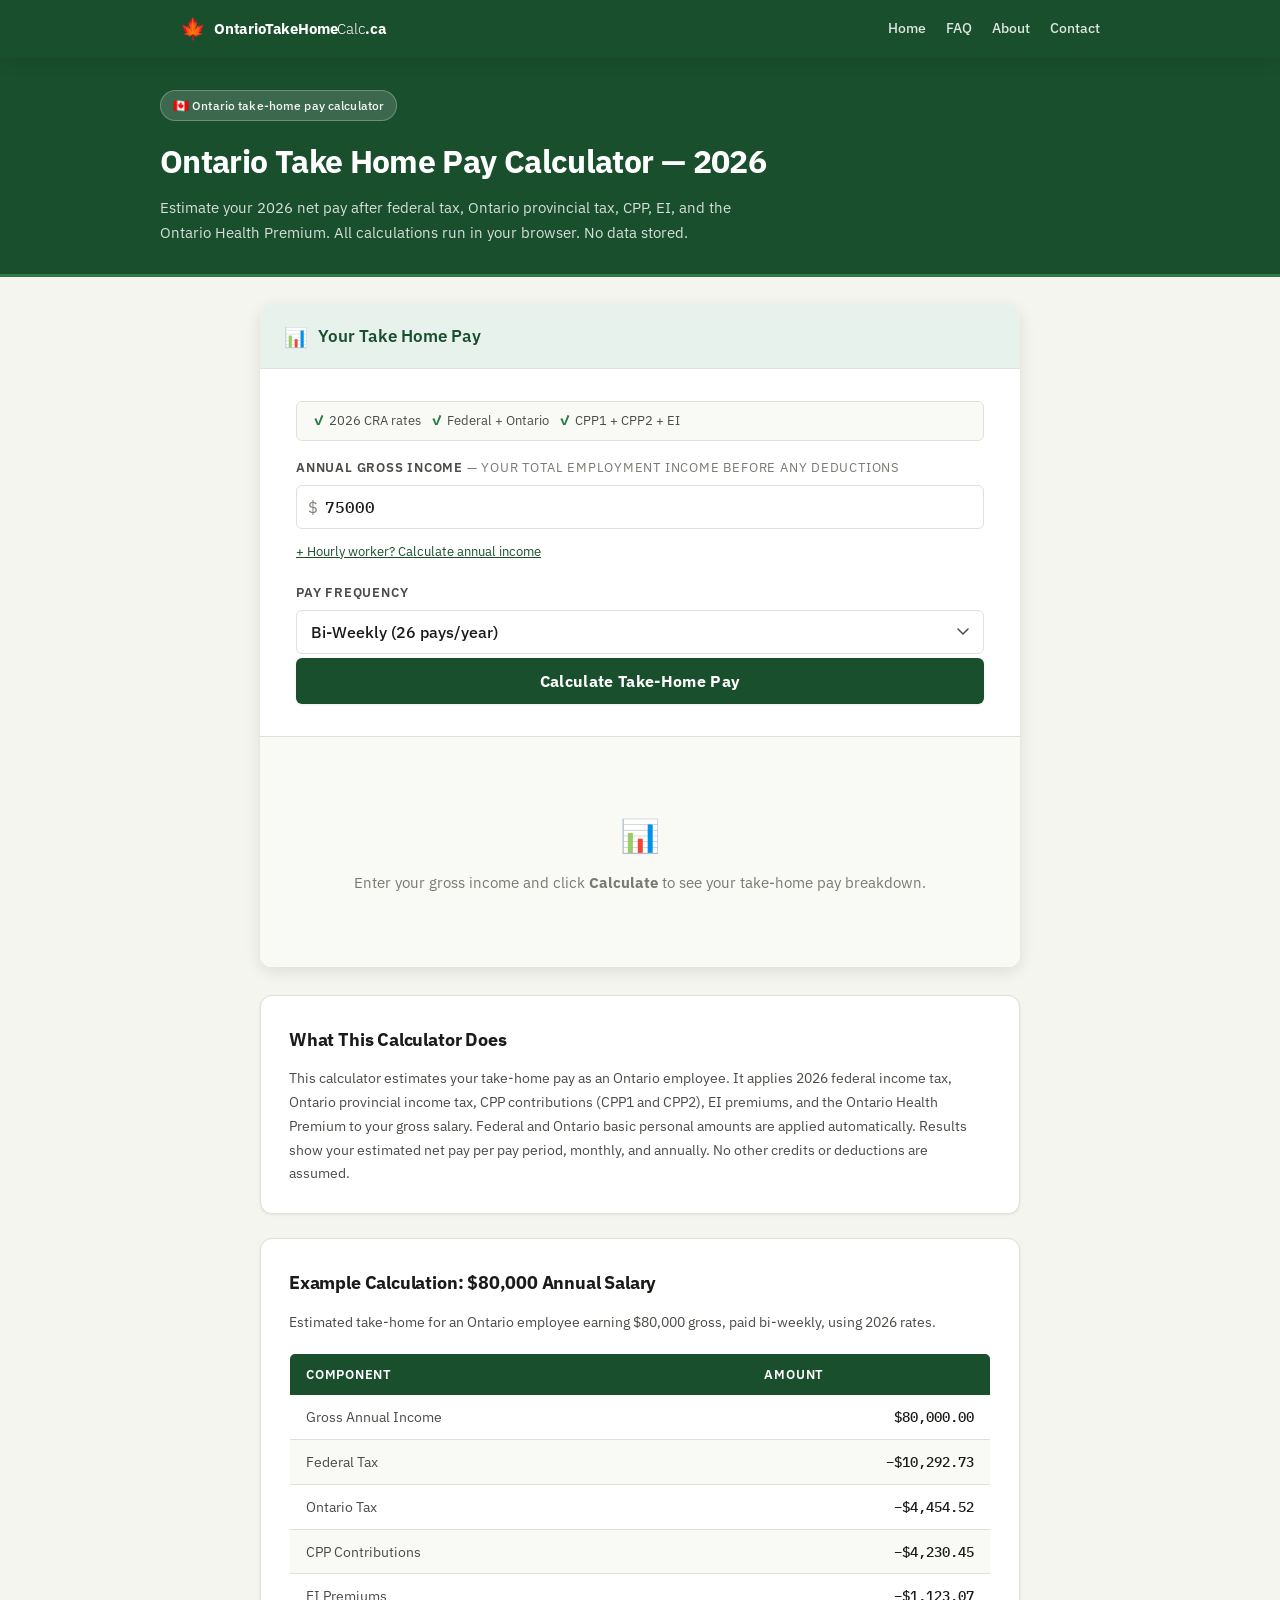
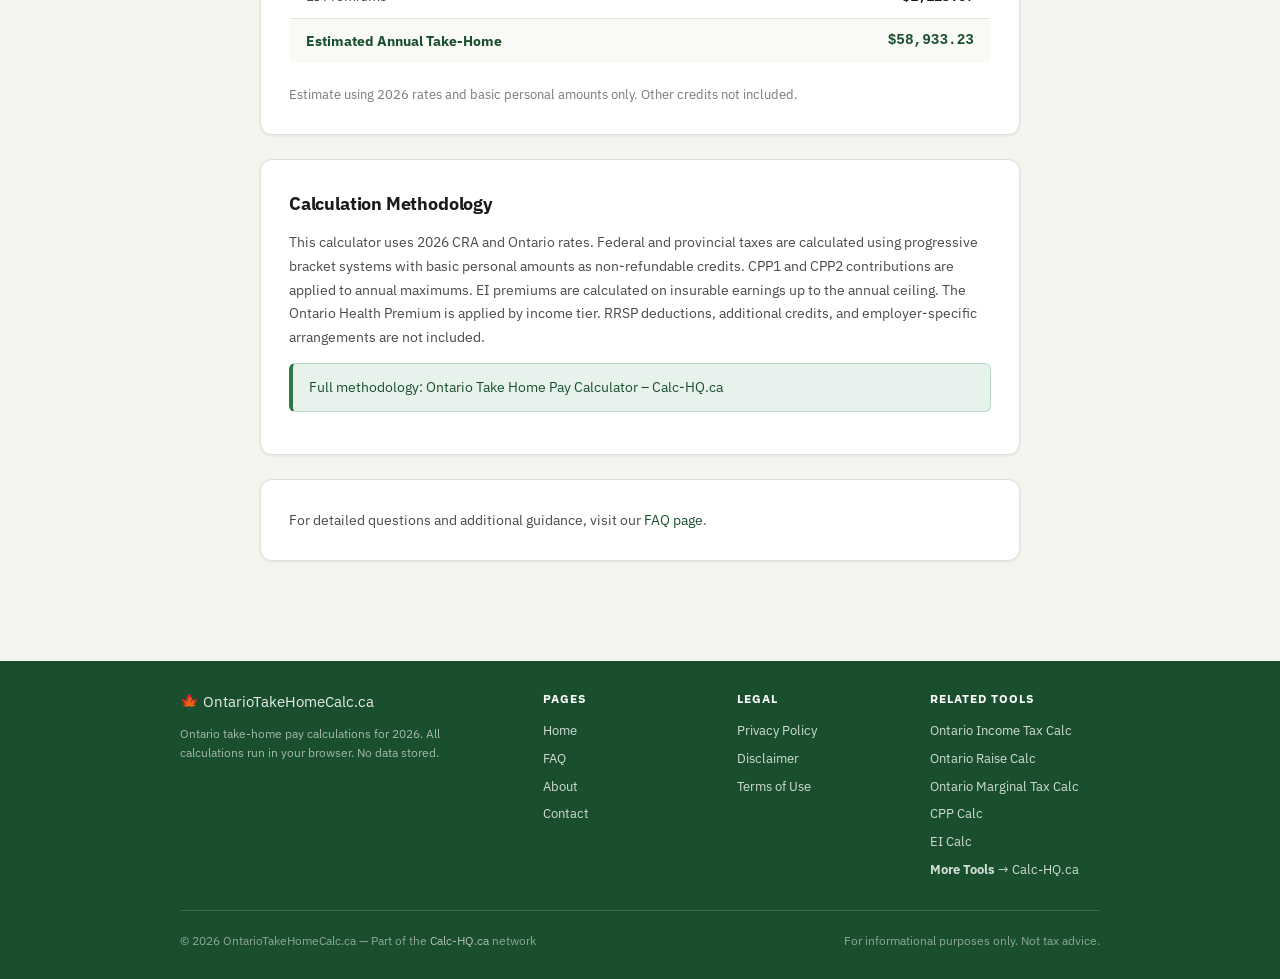
==== commit 6987bfcb: "Condense take-home calculator page content" ====
--- a/index.html
+++ b/index.html
@@ -185,27 +185,30 @@
       <ins class="adsbygoogle" style="display:block" data-ad-client="ca-pub-7744853829365165" data-ad-slot="auto" data-ad-format="horizontal"></ins>
     </div>
 
-    <!-- Understanding Your Result -->
+    <!-- What This Calculator Does -->
     <div class="info-section">
       <h2>What This Calculator Does</h2>
-      <p>This calculator estimates your annual take-home pay as an Ontario employee by applying 2026 federal and provincial tax rules, CPP contributions, EI premiums, and the Ontario Health Premium to your gross income. All rates come from CRA and ESDC publications for the 2026 tax year.</p>
-      <p>Results show your estimated net pay per pay period, monthly, and annually. The basic personal amounts (federal and Ontario) are applied automatically. No other credits or deductions are assumed.</p>
+      <p>This calculator estimates your take-home pay as an Ontario employee. It applies 2026 federal income tax, Ontario provincial income tax, CPP contributions (CPP1 and CPP2), EI premiums, and the Ontario Health Premium to your gross salary. Federal and Ontario basic personal amounts are applied automatically. Results show your estimated net pay per pay period, monthly, and annually. No other credits or deductions are assumed.</p>
     </div>
 
     <!-- Example Calculation -->
     <div class="info-section">
       <h2>Example Calculation: $80,000 Annual Salary</h2>
-      <p>Here is a step-by-step example using an $80,000 annual gross income, bi-weekly pay frequency, and 2026 rates. All figures are drawn from the same central rate configuration used by the calculator.</p>
-
-      <table class="example-table" id="exampleTable">
+      <p>Estimated take-home for an Ontario employee earning $80,000 gross, paid bi-weekly, using 2026 rates.</p>
+      <table class="example-table">
         <thead>
-          <tr><th>Component</th><th>Calculation</th><th>Amount</th></tr>
+          <tr><th>Component</th><th>Amount</th></tr>
         </thead>
-        <tbody id="exampleBody">
-          <!-- populated by JS from config -->
+        <tbody>
+          <tr><td>Gross Annual Income</td><td>$80,000.00</td></tr>
+          <tr><td>Federal Tax</td><td>−$10,292.73</td></tr>
+          <tr><td>Ontario Tax</td><td>−$4,454.52</td></tr>
+          <tr><td>CPP Contributions</td><td>−$4,230.45</td></tr>
+          <tr><td>EI Premiums</td><td>−$1,123.07</td></tr>
+          <tr class="table-result"><td><strong>Estimated Annual Take-Home</strong></td><td><strong>$58,933.23</strong></td></tr>
         </tbody>
       </table>
-      <p style="font-size:0.82rem;color:var(--text-muted)">Example uses 2026 rates and basic personal amounts only. Other credits not included.</p>
+      <p style="font-size:0.82rem;color:var(--text-muted)">Estimate using 2026 rates and basic personal amounts only. Other credits not included.</p>
     </div>
 
     <!-- Ad unit -->
@@ -219,11 +222,16 @@
     <!-- Methodology -->
     <div class="info-section">
       <h2>Calculation Methodology</h2>
-      <p>This calculator applies 2026 CRA and ESDC rates using progressive federal and Ontario bracket systems, with basic personal amounts as non-refundable credits. CPP1/CPP2 and EI are calculated to annual maximums. Ontario Health Premium is applied by income tier. RRSP, additional credits, and employer-specific deductions are not included.</p>
+      <p>This calculator uses 2026 CRA and Ontario rates. Federal and provincial taxes are calculated using progressive bracket systems with basic personal amounts as non-refundable credits. CPP1 and CPP2 contributions are applied to annual maximums. EI premiums are calculated on insurable earnings up to the annual ceiling. The Ontario Health Premium is applied by income tier. RRSP deductions, additional credits, and employer-specific arrangements are not included.</p>
 
       <div class="info-box">
         <a href="https://calc-hq.ca/methodology/take-home-pay/">Full methodology: Ontario Take Home Pay Calculator – Calc-HQ.ca</a>
       </div>
+    </div>
+
+    <!-- FAQ Handoff -->
+    <div class="info-section">
+      <p>For detailed questions and additional guidance, visit our <a href="faq.html">FAQ page</a>.</p>
     </div>
 
   </div><!-- end content-col -->
@@ -370,46 +378,9 @@
   document.getElementById('resultsSection').scrollIntoView({ behavior: 'smooth', block: 'nearest' });
 }
 
-// ─── EXAMPLE TABLE (uses config) ─────────────────────────────────────────────
-function buildExampleTable() {
-  const exGross = 80000;
-  const r = calculateTakeHome(exGross, 'biweekly');
-  const body = document.getElementById('exampleBody');
-
-  const cfg = TAX_CONFIG;
-  const federalBPA = calcFederalBPA(exGross);
-  const federalGrossTax = calcProgressiveTax(exGross, cfg.federal.brackets);
-  const federalCredit = federalBPA * cfg.federal.creditRate;
-  const ontarioGrossTax = calcProgressiveTax(exGross, cfg.ontario.brackets);
-  const ontarioCredit = cfg.ontario.bpa * cfg.ontario.creditRate;
-  const ontarioSurtax = calcOntarioSurtax(ontarioGrossTax);
-
-  body.innerHTML = `
-    <tr><td>Gross Annual Income</td><td>—</td><td>${fmt(exGross)}</td></tr>
-    <tr><td colspan="3" style="font-weight:700;background:#f5f5f0;padding:8px 16px;font-size:0.8rem;text-transform:uppercase;letter-spacing:0.06em;color:#7a7a74">Federal Tax</td></tr>
-    <tr><td>Gross federal tax (14%–20.5% brackets)</td><td>${fmt(federalGrossTax)}</td><td></td></tr>
-    <tr><td>Less: Federal BPA credit ($${cfg.federal.bpa.toLocaleString()} × 14%)</td><td>−${fmt(federalCredit)}</td><td></td></tr>
-    <tr><td><strong>Federal Tax Owing</strong></td><td></td><td><strong>${fmt(r.federalTax)}</strong></td></tr>
-    <tr><td colspan="3" style="font-weight:700;background:#f5f5f0;padding:8px 16px;font-size:0.8rem;text-transform:uppercase;letter-spacing:0.06em;color:#7a7a74">Ontario Tax</td></tr>
-    <tr><td>Basic Ontario tax (5.05%–9.15% brackets)</td><td>${fmt(ontarioGrossTax)}</td><td></td></tr>
-    <tr><td>Ontario surtax (20% on tax over $${cfg.ontario.surtax.threshold1.toLocaleString()})</td><td>${fmt(ontarioSurtax)}</td><td></td></tr>
-    <tr><td>Less: Ontario BPA credit ($${cfg.ontario.bpa.toLocaleString()} × 5.05%)</td><td>−${fmt(ontarioCredit)}</td><td></td></tr>
-    <tr><td><strong>Ontario Tax Owing</strong></td><td></td><td><strong>${fmt(r.ontarioTax)}</strong></td></tr>
-    <tr><td colspan="3" style="font-weight:700;background:#f5f5f0;padding:8px 16px;font-size:0.8rem;text-transform:uppercase;letter-spacing:0.06em;color:#7a7a74">Payroll Deductions</td></tr>
-    <tr><td>Ontario Health Premium</td><td>Income $${exGross.toLocaleString()} → OHP tier</td><td>${fmt(r.ohp)}</td></tr>
-    <tr><td>CPP1 (5.95% × [$${cfg.cpp.ympe.toLocaleString()} − $${cfg.cpp.basicExemption.toLocaleString()}])</td><td>${fmt(r.cpp1)}</td><td></td></tr>
-    <tr><td>CPP2 (earnings under YMPE, not applicable)</td><td>$0.00</td><td></td></tr>
-    <tr><td>EI ($1.63 per $100, on $${Math.min(exGross, cfg.ei.mie).toLocaleString()})</td><td>${fmt(r.ei)}</td><td></td></tr>
-    <tr class="table-total"><td><strong>Total Deductions</strong></td><td></td><td><strong>−${fmt(r.totalDeductions)}</strong></td></tr>
-    <tr class="table-result"><td><strong>Estimated Take-Home (Annual)</strong></td><td></td><td><strong>${fmt(r.annualTakeHome)}</strong></td></tr>
-    <tr class="table-result"><td><strong>Bi-Weekly Take-Home</strong></td><td>÷ 26 pay periods</td><td><strong>${fmt(r.perPeriodNet)}</strong></td></tr>
-  `;
-}
-
 // ─── INIT ─────────────────────────────────────────────────────────────────────
 document.addEventListener('DOMContentLoaded', () => {
   const fy = document.getElementById('footerYear'); if (fy) fy.textContent = TAX_CONFIG.taxYear;
-  buildExampleTable();
 
   // Auto-run on income input change
   document.getElementById('grossIncome').addEventListener('keydown', e => {
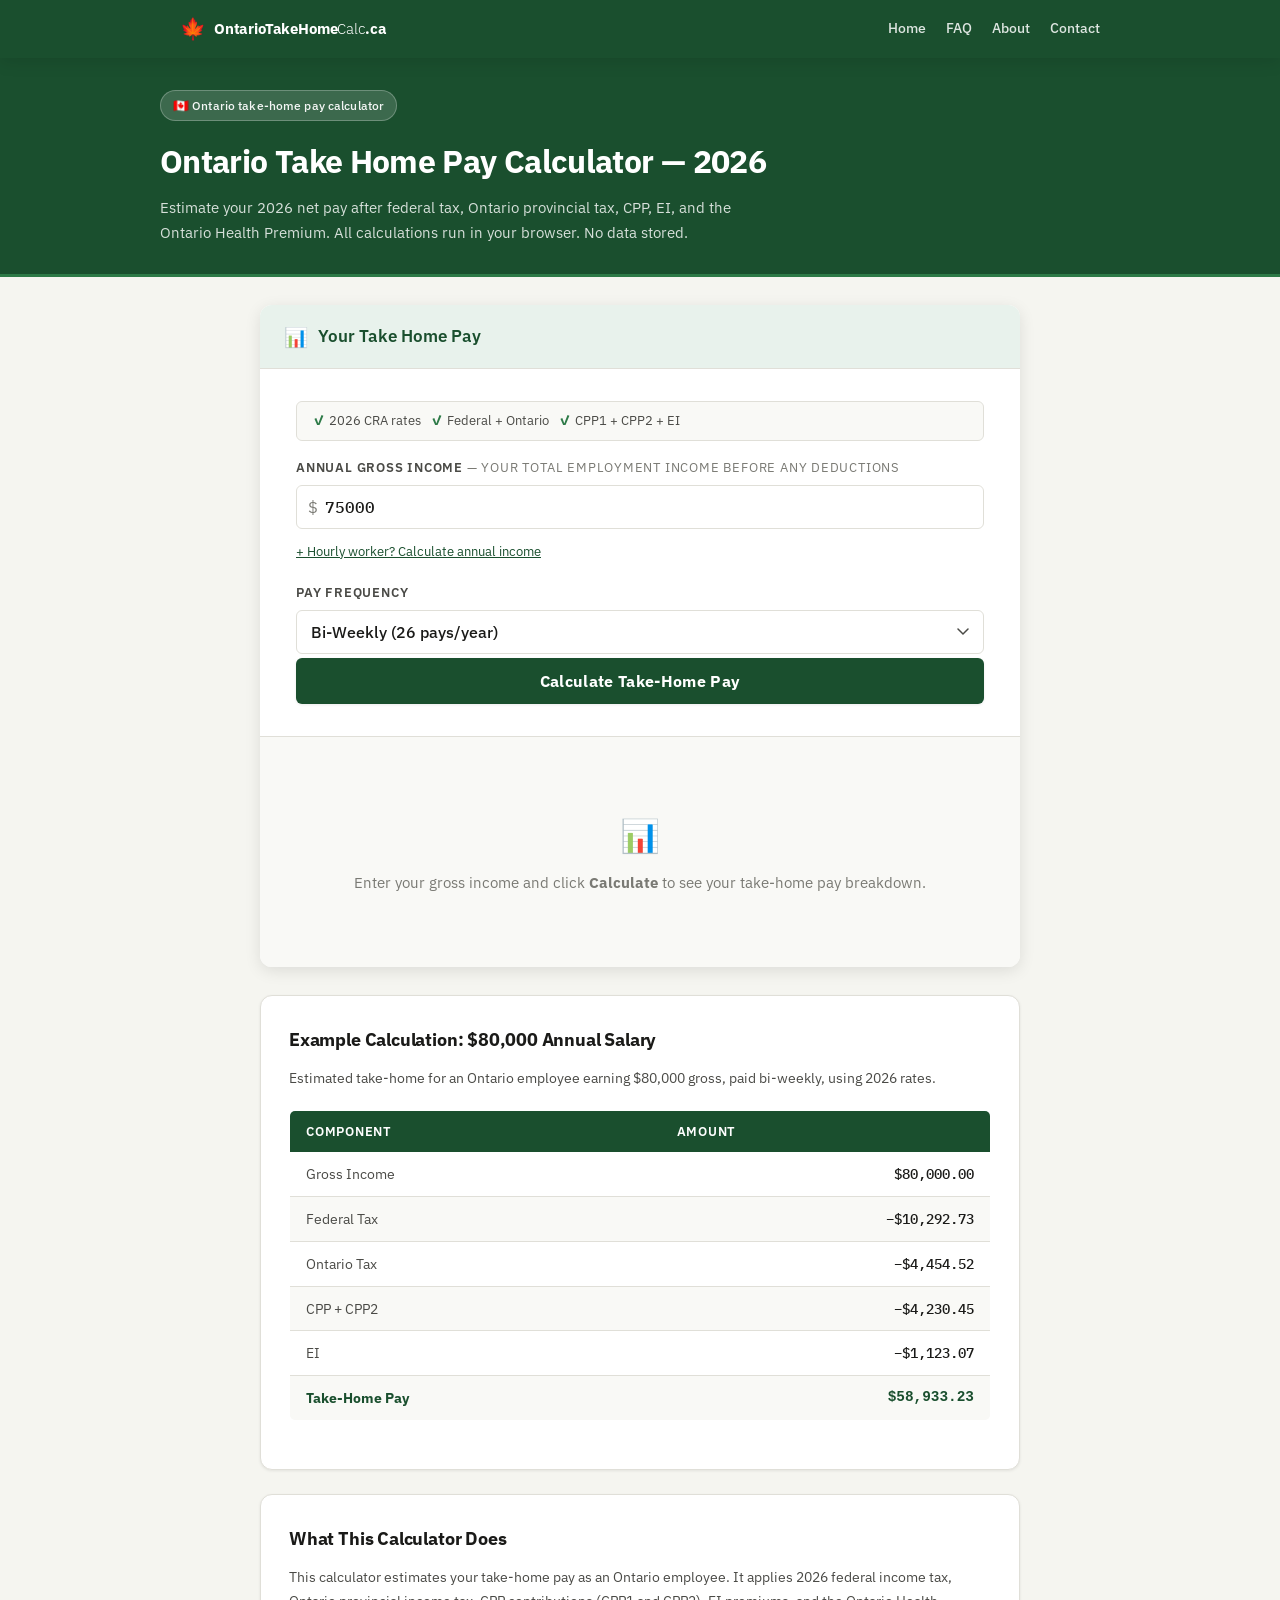
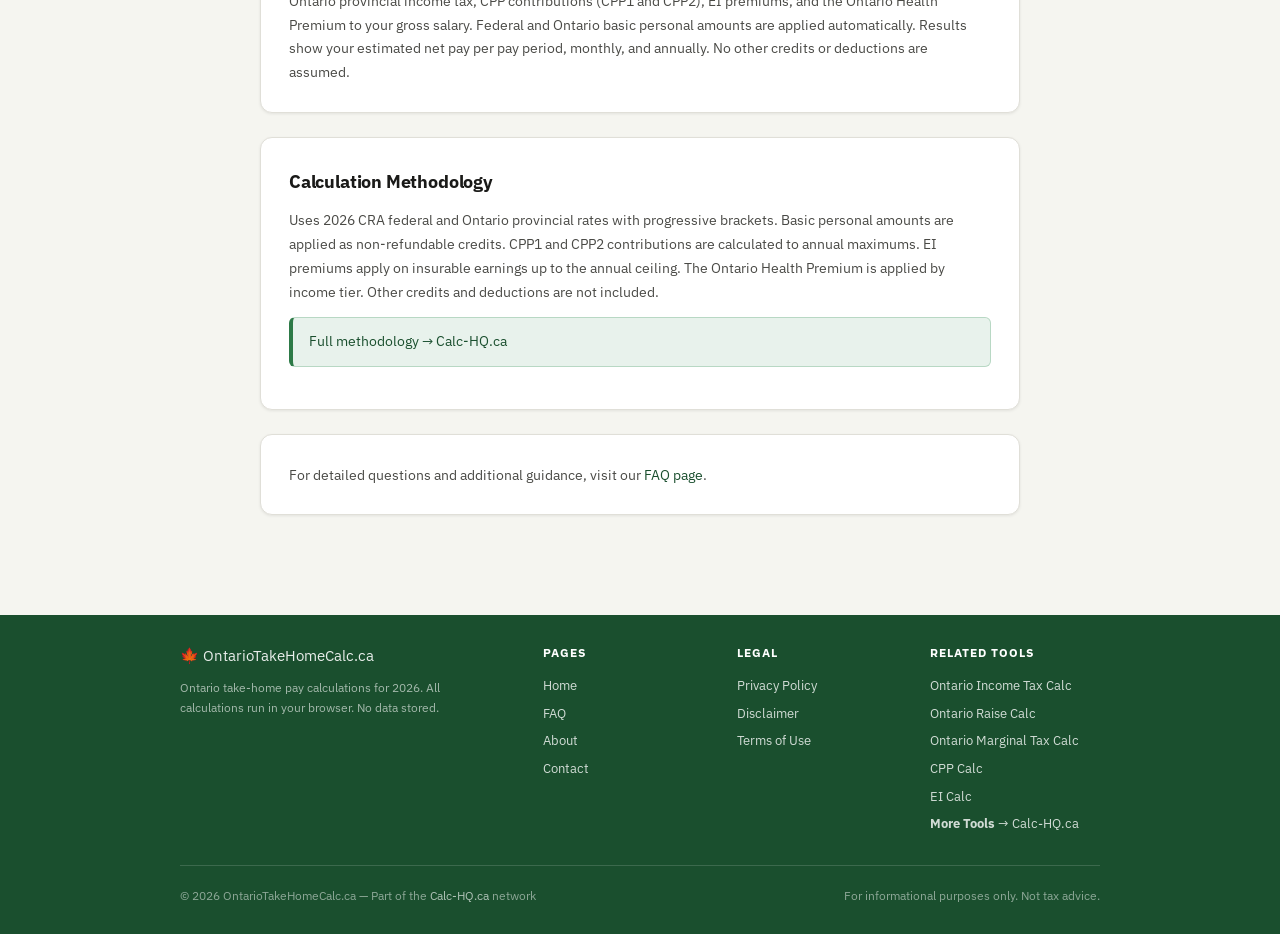
==== commit d3a5bb35: "Mobile UX refinement + result breakdown layout standard" ====
--- a/index.html
+++ b/index.html
@@ -185,12 +185,6 @@
       <ins class="adsbygoogle" style="display:block" data-ad-client="ca-pub-7744853829365165" data-ad-slot="auto" data-ad-format="horizontal"></ins>
     </div>
 
-    <!-- What This Calculator Does -->
-    <div class="info-section">
-      <h2>What This Calculator Does</h2>
-      <p>This calculator estimates your take-home pay as an Ontario employee. It applies 2026 federal income tax, Ontario provincial income tax, CPP contributions (CPP1 and CPP2), EI premiums, and the Ontario Health Premium to your gross salary. Federal and Ontario basic personal amounts are applied automatically. Results show your estimated net pay per pay period, monthly, and annually. No other credits or deductions are assumed.</p>
-    </div>
-
     <!-- Example Calculation -->
     <div class="info-section">
       <h2>Example Calculation: $80,000 Annual Salary</h2>
@@ -200,15 +194,20 @@
           <tr><th>Component</th><th>Amount</th></tr>
         </thead>
         <tbody>
-          <tr><td>Gross Annual Income</td><td>$80,000.00</td></tr>
+          <tr><td>Gross Income</td><td>$80,000.00</td></tr>
           <tr><td>Federal Tax</td><td>−$10,292.73</td></tr>
           <tr><td>Ontario Tax</td><td>−$4,454.52</td></tr>
-          <tr><td>CPP Contributions</td><td>−$4,230.45</td></tr>
-          <tr><td>EI Premiums</td><td>−$1,123.07</td></tr>
-          <tr class="table-result"><td><strong>Estimated Annual Take-Home</strong></td><td><strong>$58,933.23</strong></td></tr>
+          <tr><td>CPP + CPP2</td><td>−$4,230.45</td></tr>
+          <tr><td>EI</td><td>−$1,123.07</td></tr>
+          <tr class="table-result"><td><strong>Take-Home Pay</strong></td><td><strong>$58,933.23</strong></td></tr>
         </tbody>
       </table>
-      <p style="font-size:0.82rem;color:var(--text-muted)">Estimate using 2026 rates and basic personal amounts only. Other credits not included.</p>
+    </div>
+
+    <!-- What This Calculator Does -->
+    <div class="info-section">
+      <h2>What This Calculator Does</h2>
+      <p>This calculator estimates your take-home pay as an Ontario employee. It applies 2026 federal income tax, Ontario provincial income tax, CPP contributions (CPP1 and CPP2), EI premiums, and the Ontario Health Premium to your gross salary. Federal and Ontario basic personal amounts are applied automatically. Results show your estimated net pay per pay period, monthly, and annually. No other credits or deductions are assumed.</p>
     </div>
 
     <!-- Ad unit -->
@@ -222,10 +221,10 @@
     <!-- Methodology -->
     <div class="info-section">
       <h2>Calculation Methodology</h2>
-      <p>This calculator uses 2026 CRA and Ontario rates. Federal and provincial taxes are calculated using progressive bracket systems with basic personal amounts as non-refundable credits. CPP1 and CPP2 contributions are applied to annual maximums. EI premiums are calculated on insurable earnings up to the annual ceiling. The Ontario Health Premium is applied by income tier. RRSP deductions, additional credits, and employer-specific arrangements are not included.</p>
+      <p>Uses 2026 CRA federal and Ontario provincial rates with progressive brackets. Basic personal amounts are applied as non-refundable credits. CPP1 and CPP2 contributions are calculated to annual maximums. EI premiums apply on insurable earnings up to the annual ceiling. The Ontario Health Premium is applied by income tier. Other credits and deductions are not included.</p>
 
       <div class="info-box">
-        <a href="https://calc-hq.ca/methodology/take-home-pay/">Full methodology: Ontario Take Home Pay Calculator – Calc-HQ.ca</a>
+        <a href="https://calc-hq.ca/methodology/take-home-pay/">Full methodology → Calc-HQ.ca</a>
       </div>
     </div>
 
--- a/css/style.css
+++ b/css/style.css
@@ -439,9 +439,8 @@
 .breakdown-label {
   font-size: 0.9rem;
   color: var(--text-secondary);
-  display: flex;
-  align-items: center;
-  gap: 8px;
+  flex: 1 1 auto;
+  min-width: 0;
 }
 .breakdown-row.total .breakdown-label { color: rgba(255,255,255,0.85); }
 .breakdown-value {
@@ -450,12 +449,16 @@
   font-weight: 500;
   color: var(--text-primary);
   white-space: nowrap;
+  flex-shrink: 0;
+  text-align: right;
 }
 .breakdown-row.total .breakdown-value { color: #fff; font-size: 1rem; }
 .breakdown-sub {
   font-size: 0.78rem;
   color: var(--text-muted);
   font-family: 'IBM Plex Mono', monospace;
+  display: block;
+  margin-top: 3px;
 }
 .deduction-amount { color: var(--red); }
 .breakdown-row.total .deduction-amount { color: rgba(255,220,220,1); }
@@ -1009,6 +1012,12 @@
   .page-body { padding: 36px 20px; }
   .container { padding: 0 16px; }
   .related-grid { grid-template-columns: 1fr; gap: 10px; }
+  /* Mobile result breakdown layout */
+  .breakdown-row { flex-wrap: wrap; padding: 10px 12px; gap: 0; }
+  .breakdown-label { font-size: 0.85rem; }
+  .breakdown-value { font-size: 0.85rem; }
+  .breakdown-sub { margin-top: 4px; }
+  .breakdown-row.section-header { padding: 6px 12px; font-size: 0.7rem; }
 }
 
 /* 430px */
@@ -1024,6 +1033,10 @@
   .info-section { padding: 16px; }
   .info-box { padding: 18px 16px; }
   .related-card { padding: 14px 16px; }
+  .breakdown-row { padding: 8px 10px; }
+  .breakdown-label { font-size: 0.82rem; }
+  .breakdown-value { font-size: 0.82rem; }
+  .breakdown-sub { font-size: 0.72rem; }
 }
 
 /* 390px */
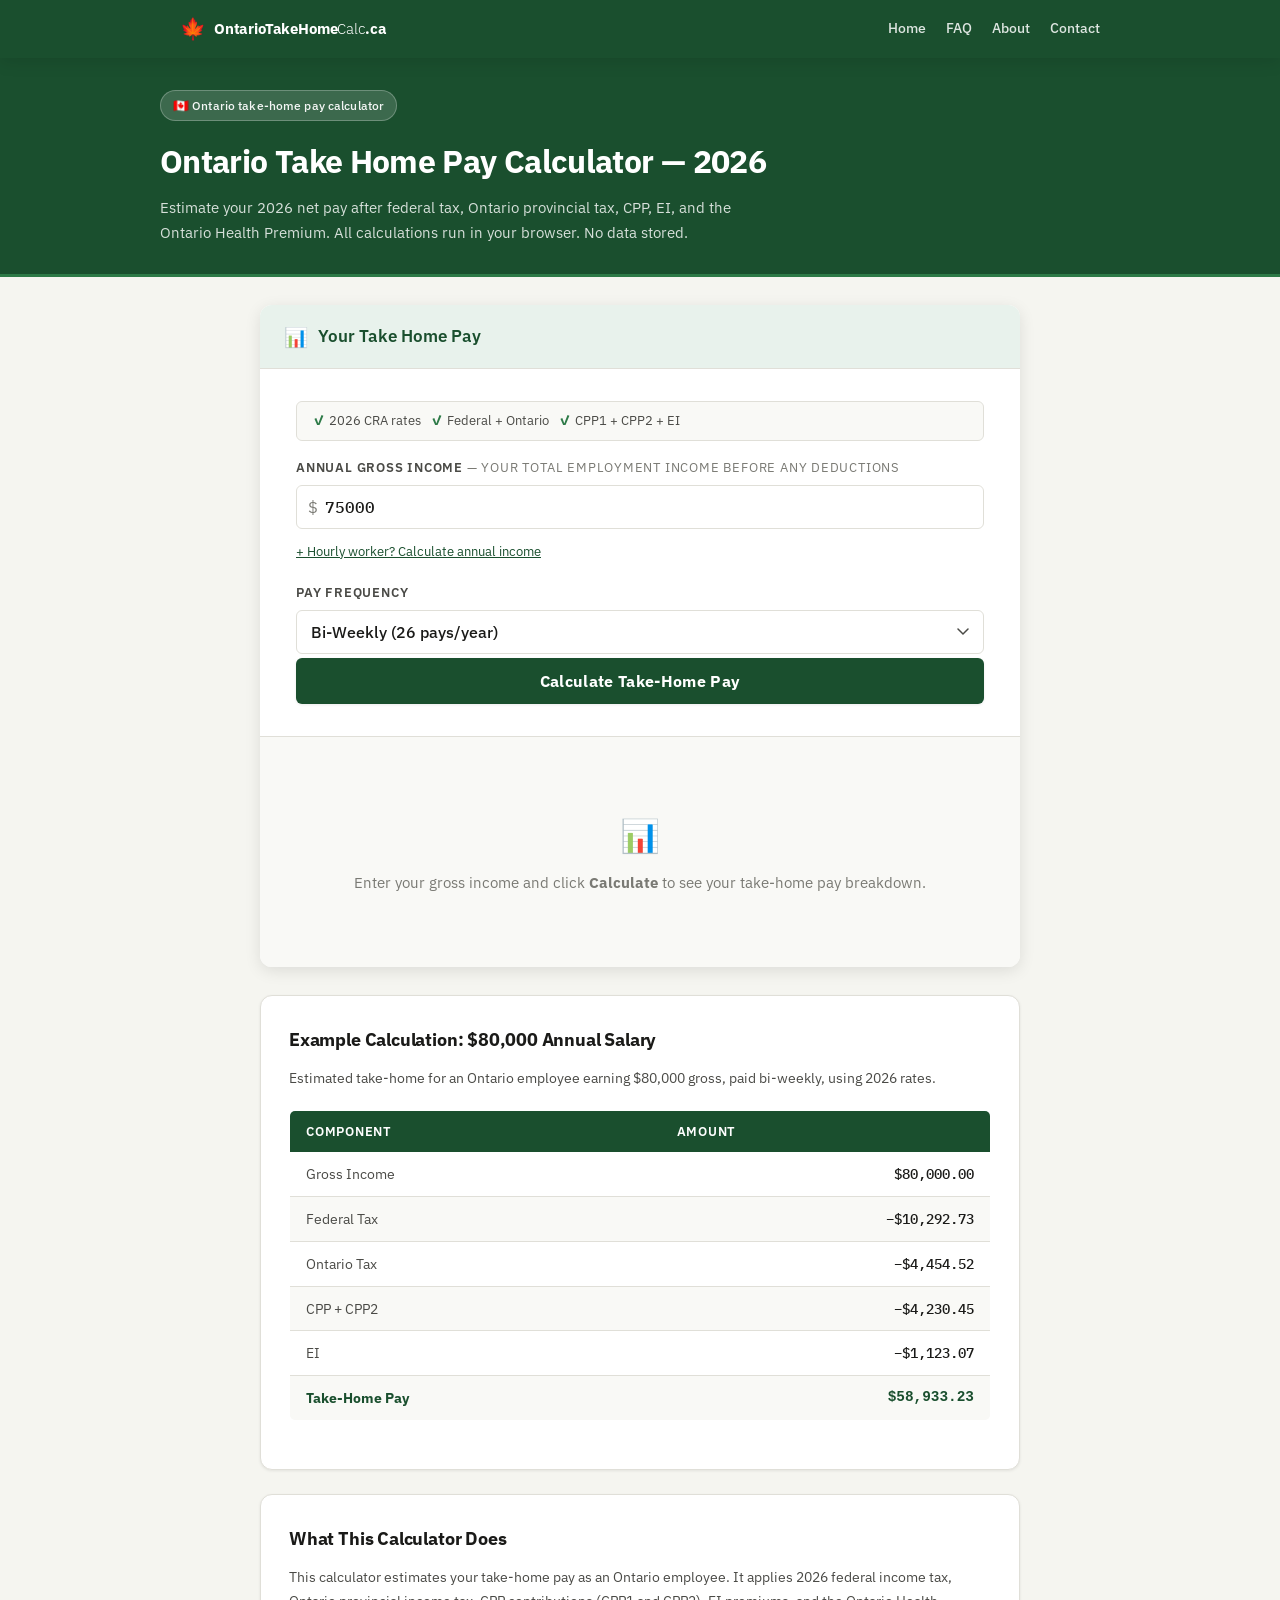
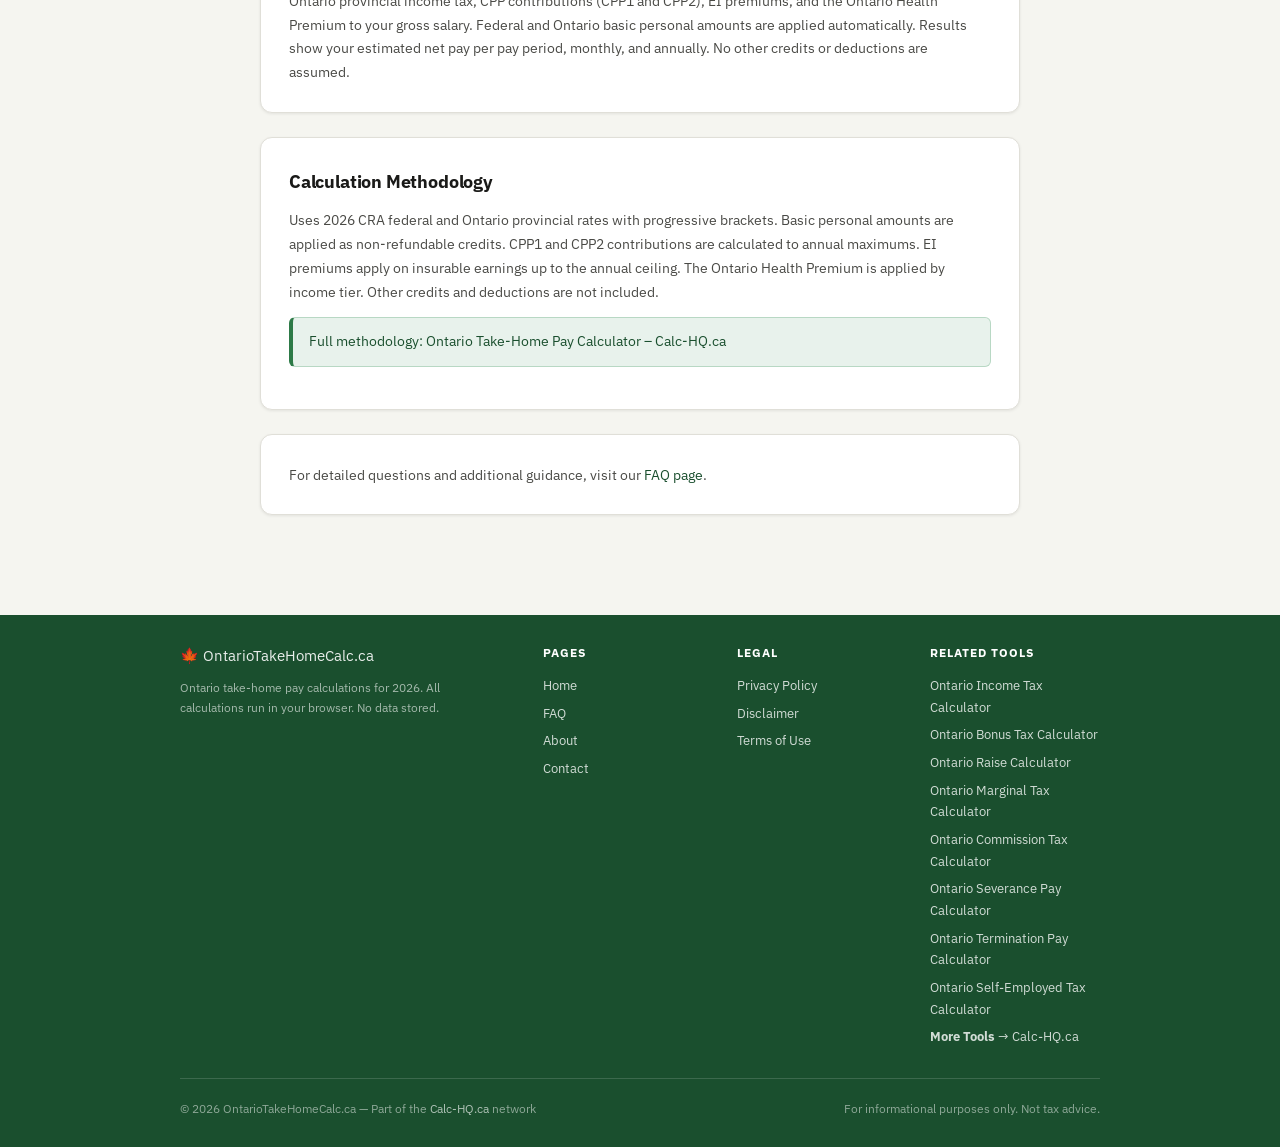
==== commit e2b76cdc: "fix: update Ontario take-home methodology link" ====
--- a/index.html
+++ b/index.html
@@ -224,7 +224,7 @@
       <p>Uses 2026 CRA federal and Ontario provincial rates with progressive brackets. Basic personal amounts are applied as non-refundable credits. CPP1 and CPP2 contributions are calculated to annual maximums. EI premiums apply on insurable earnings up to the annual ceiling. The Ontario Health Premium is applied by income tier. Other credits and deductions are not included.</p>
 
       <div class="info-box">
-        <a href="https://calc-hq.ca/methodology/take-home-pay/">Full methodology → Calc-HQ.ca</a>
+        <a href="https://calc-hq.ca/methodology/ontario-take-home/">Full methodology: Ontario Take-Home Pay Calculator – Calc-HQ.ca</a>
       </div>
     </div>
 
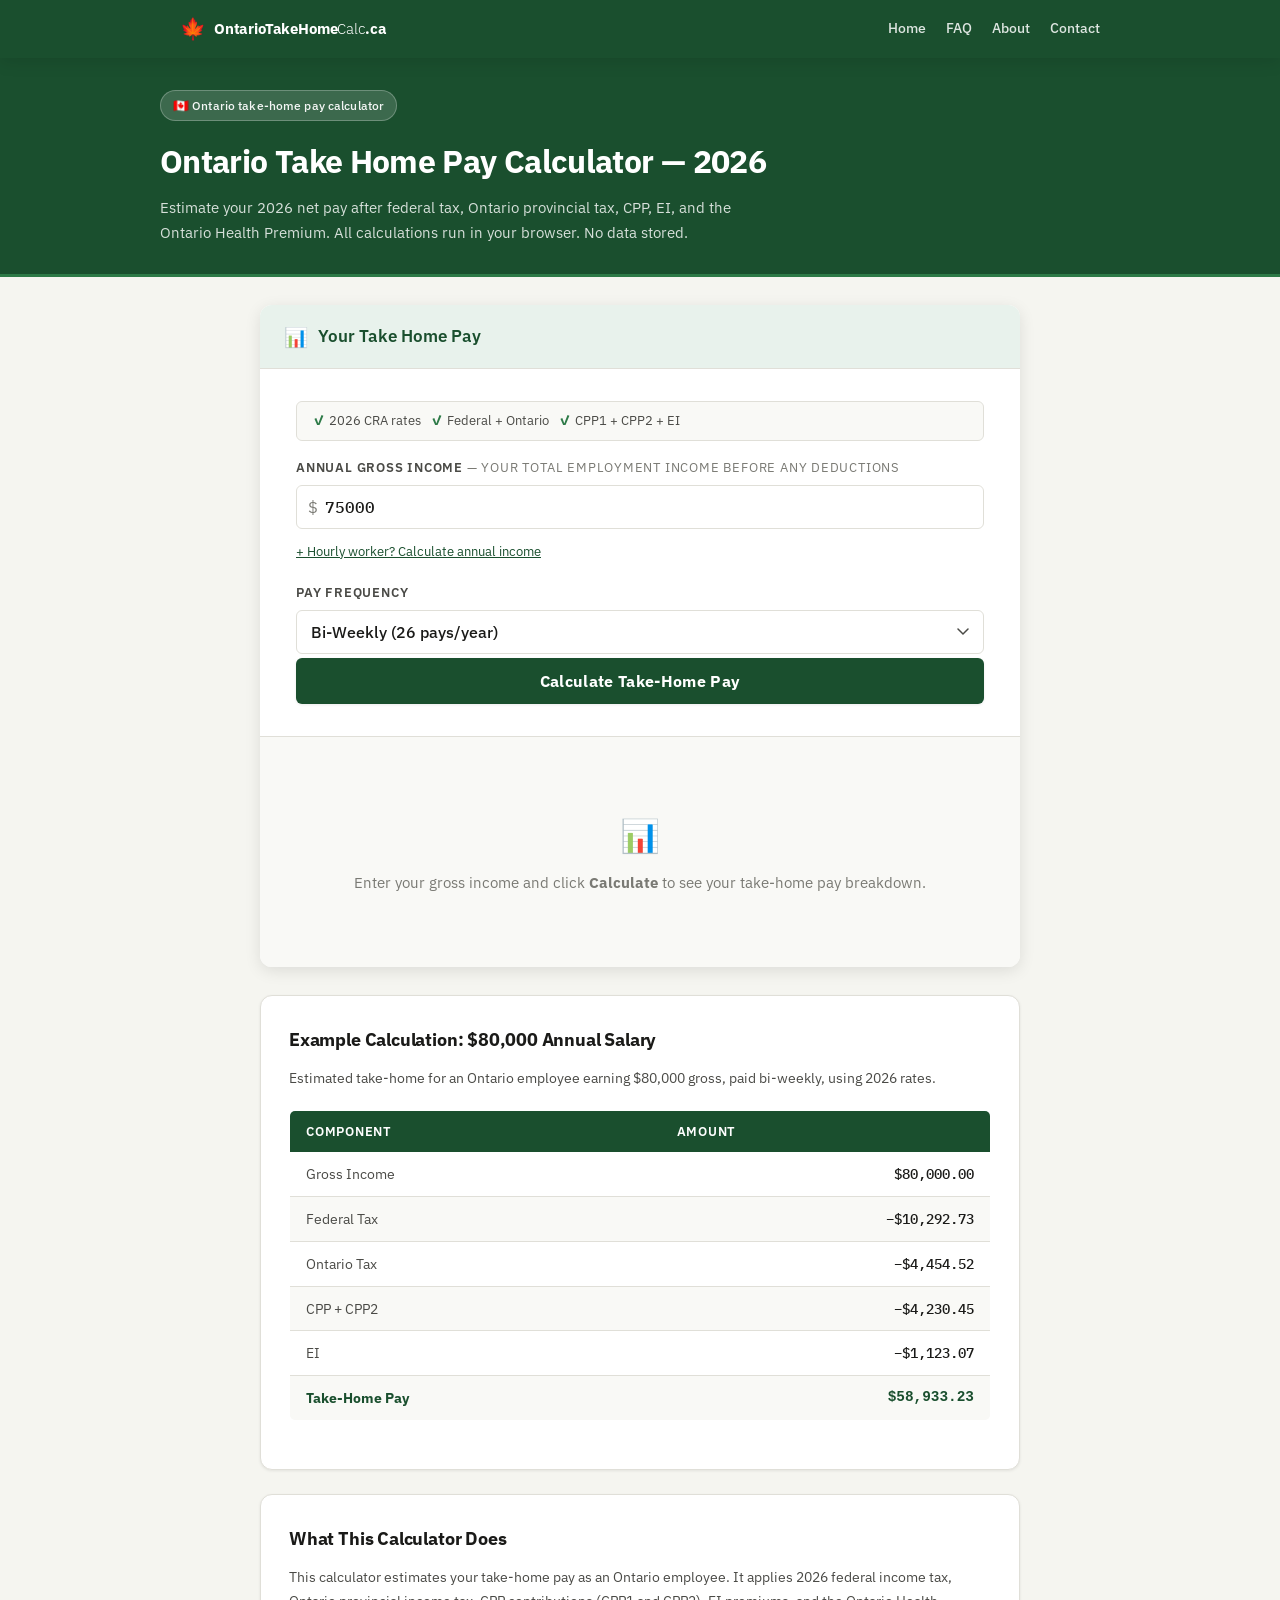
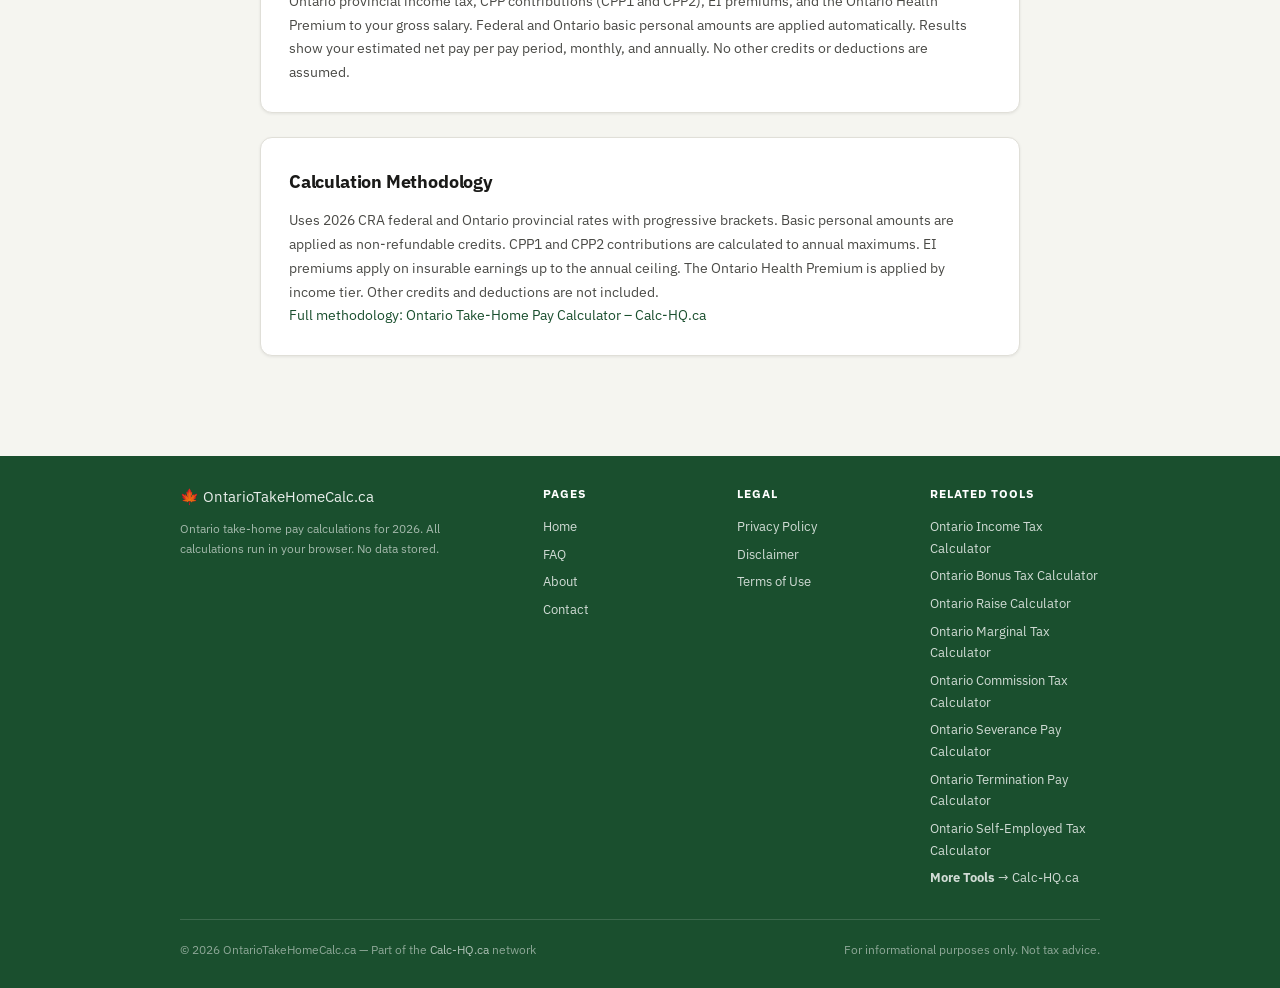
==== commit 0e52c486: "Fix take-home methodology link presentation" ====
--- a/index.html
+++ b/index.html
@@ -223,14 +223,7 @@
       <h2>Calculation Methodology</h2>
       <p>Uses 2026 CRA federal and Ontario provincial rates with progressive brackets. Basic personal amounts are applied as non-refundable credits. CPP1 and CPP2 contributions are calculated to annual maximums. EI premiums apply on insurable earnings up to the annual ceiling. The Ontario Health Premium is applied by income tier. Other credits and deductions are not included.</p>
 
-      <div class="info-box">
-        <a href="https://calc-hq.ca/methodology/ontario-take-home/">Full methodology: Ontario Take-Home Pay Calculator – Calc-HQ.ca</a>
-      </div>
-    </div>
-
-    <!-- FAQ Handoff -->
-    <div class="info-section">
-      <p>For detailed questions and additional guidance, visit our <a href="faq.html">FAQ page</a>.</p>
+      <p><a href="https://calc-hq.ca/methodology/ontario-take-home/">Full methodology: Ontario Take-Home Pay Calculator – Calc-HQ.ca</a></p>
     </div>
 
   </div><!-- end content-col -->
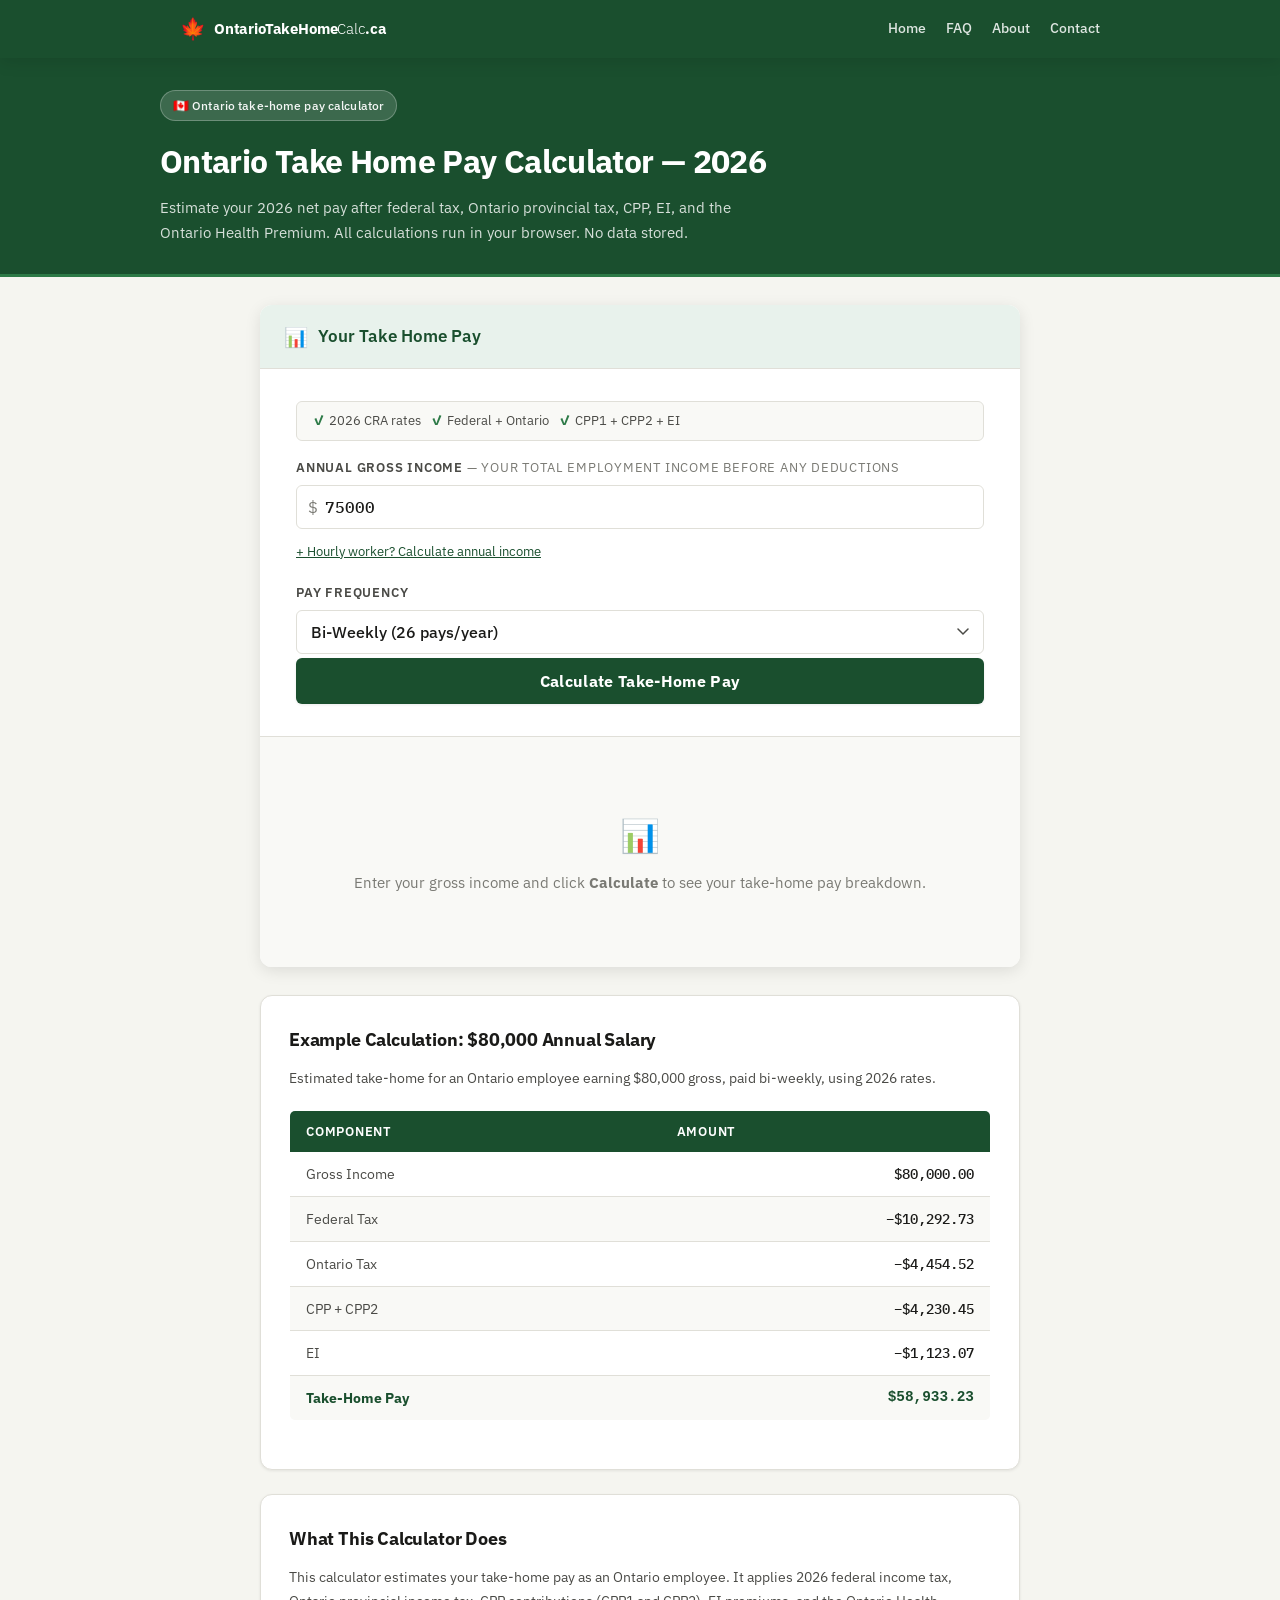
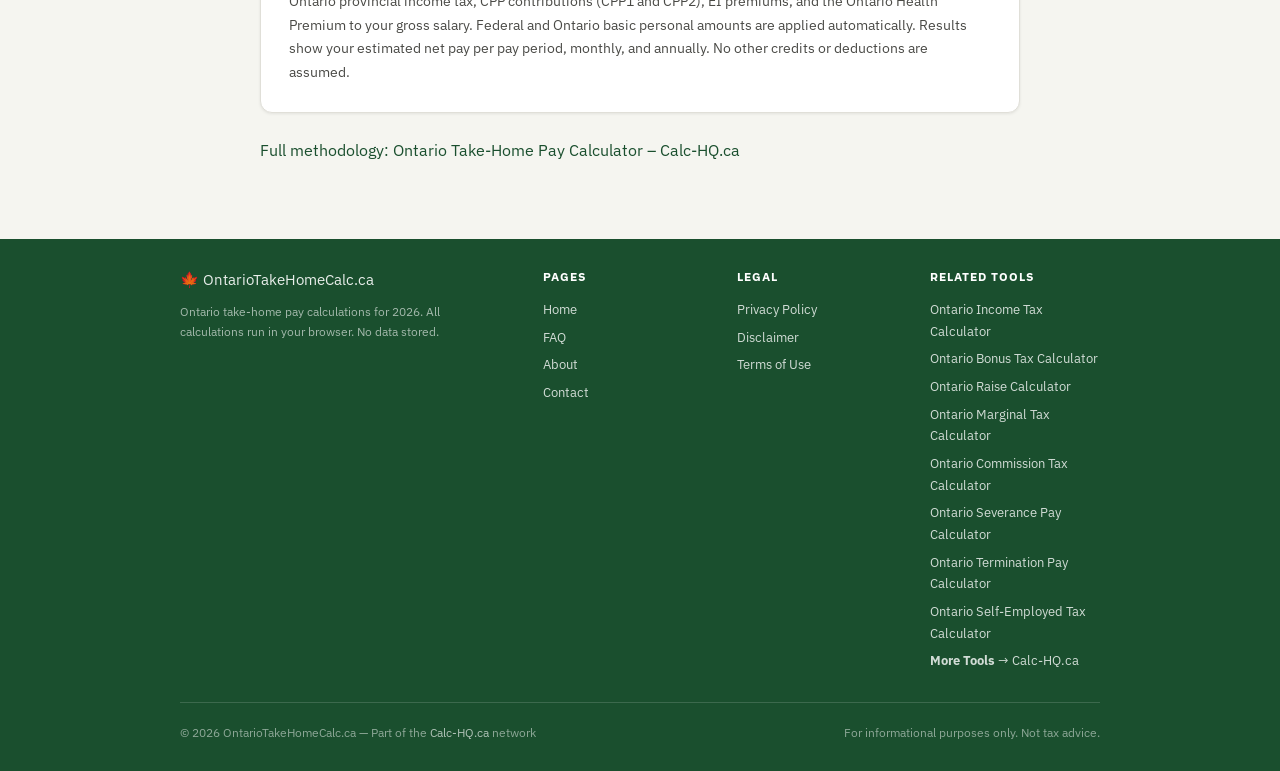
==== commit 090ad427: "fix: remove methodology content card, keep plain handoff link only" ====
--- a/index.html
+++ b/index.html
@@ -218,13 +218,7 @@
            data-full-width-responsive="true"></ins>
     </div>
 
-    <!-- Methodology -->
-    <div class="info-section">
-      <h2>Calculation Methodology</h2>
-      <p>Uses 2026 CRA federal and Ontario provincial rates with progressive brackets. Basic personal amounts are applied as non-refundable credits. CPP1 and CPP2 contributions are calculated to annual maximums. EI premiums apply on insurable earnings up to the annual ceiling. The Ontario Health Premium is applied by income tier. Other credits and deductions are not included.</p>
-
-      <p><a href="https://calc-hq.ca/methodology/ontario-take-home/">Full methodology: Ontario Take-Home Pay Calculator – Calc-HQ.ca</a></p>
-    </div>
+    <p><a href="https://calc-hq.ca/methodology/ontario-take-home/">Full methodology: Ontario Take-Home Pay Calculator – Calc-HQ.ca</a></p>
 
   </div><!-- end content-col -->
 </main>
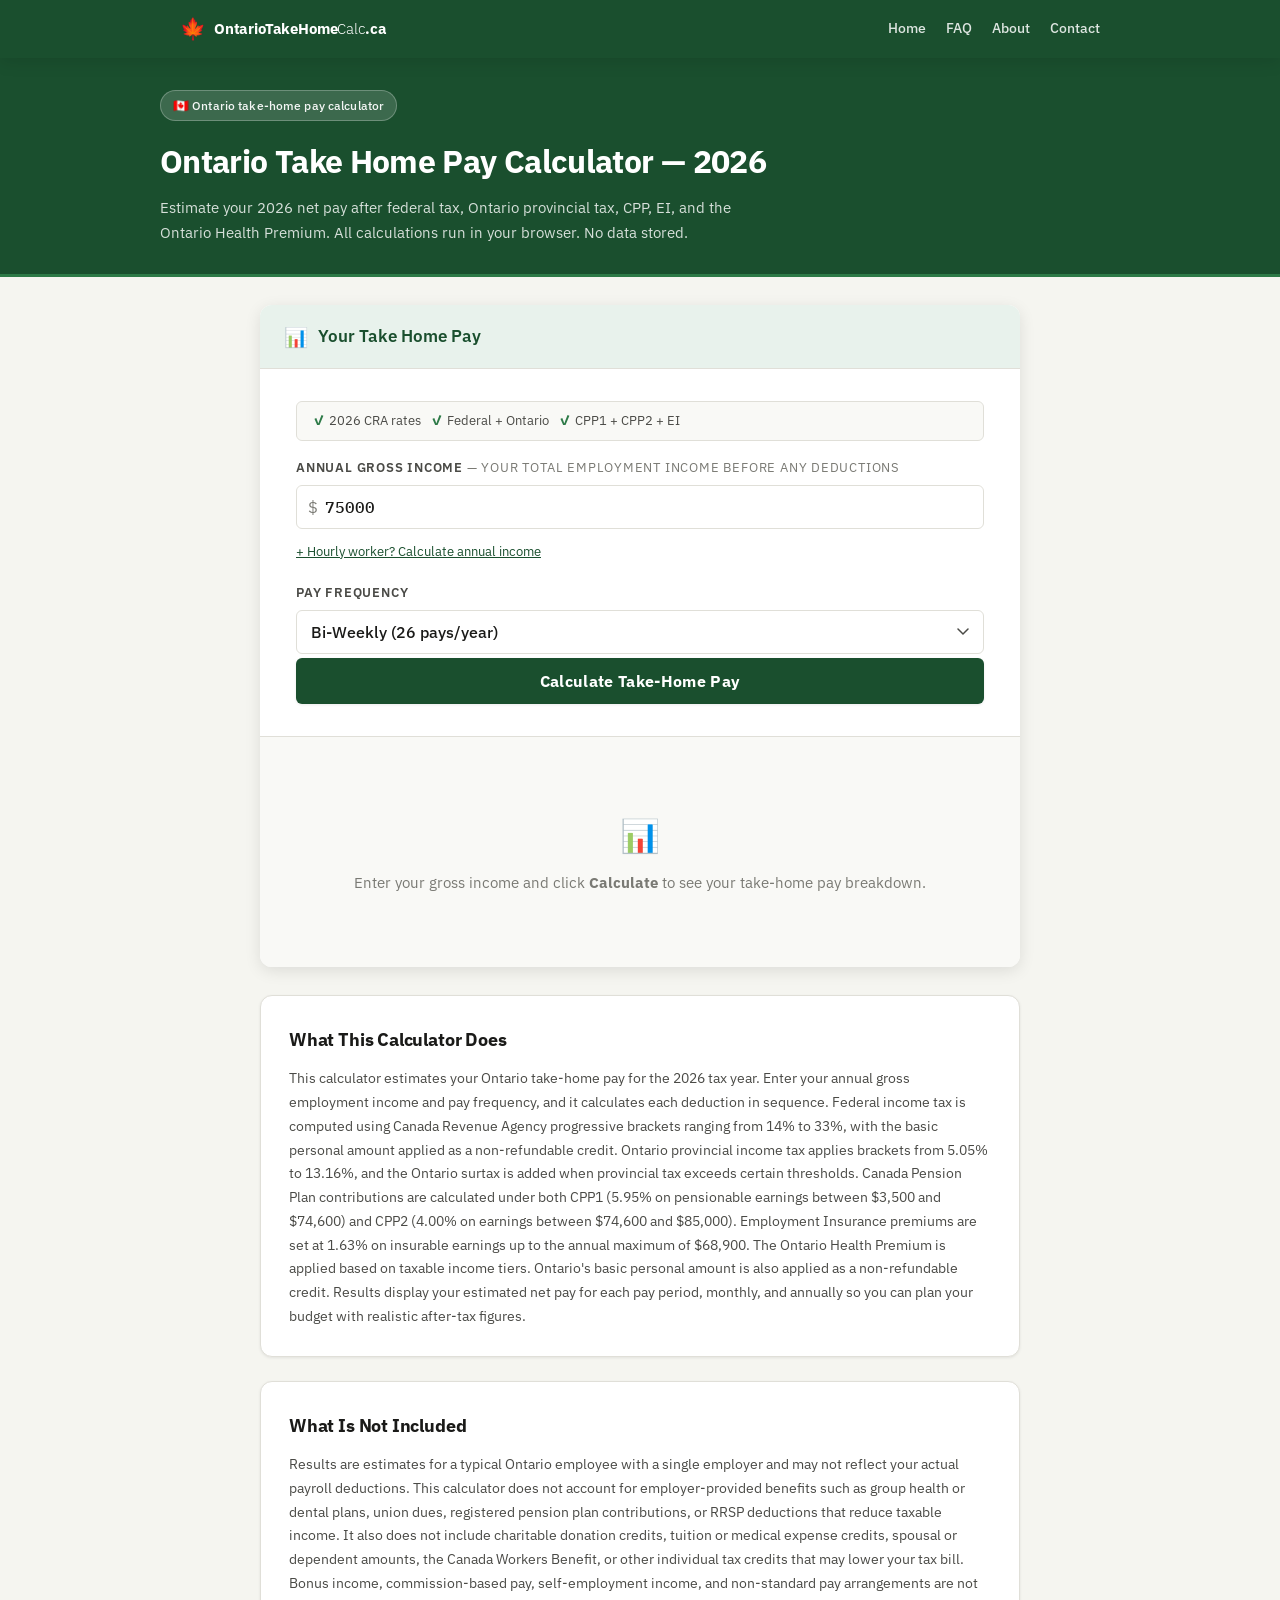
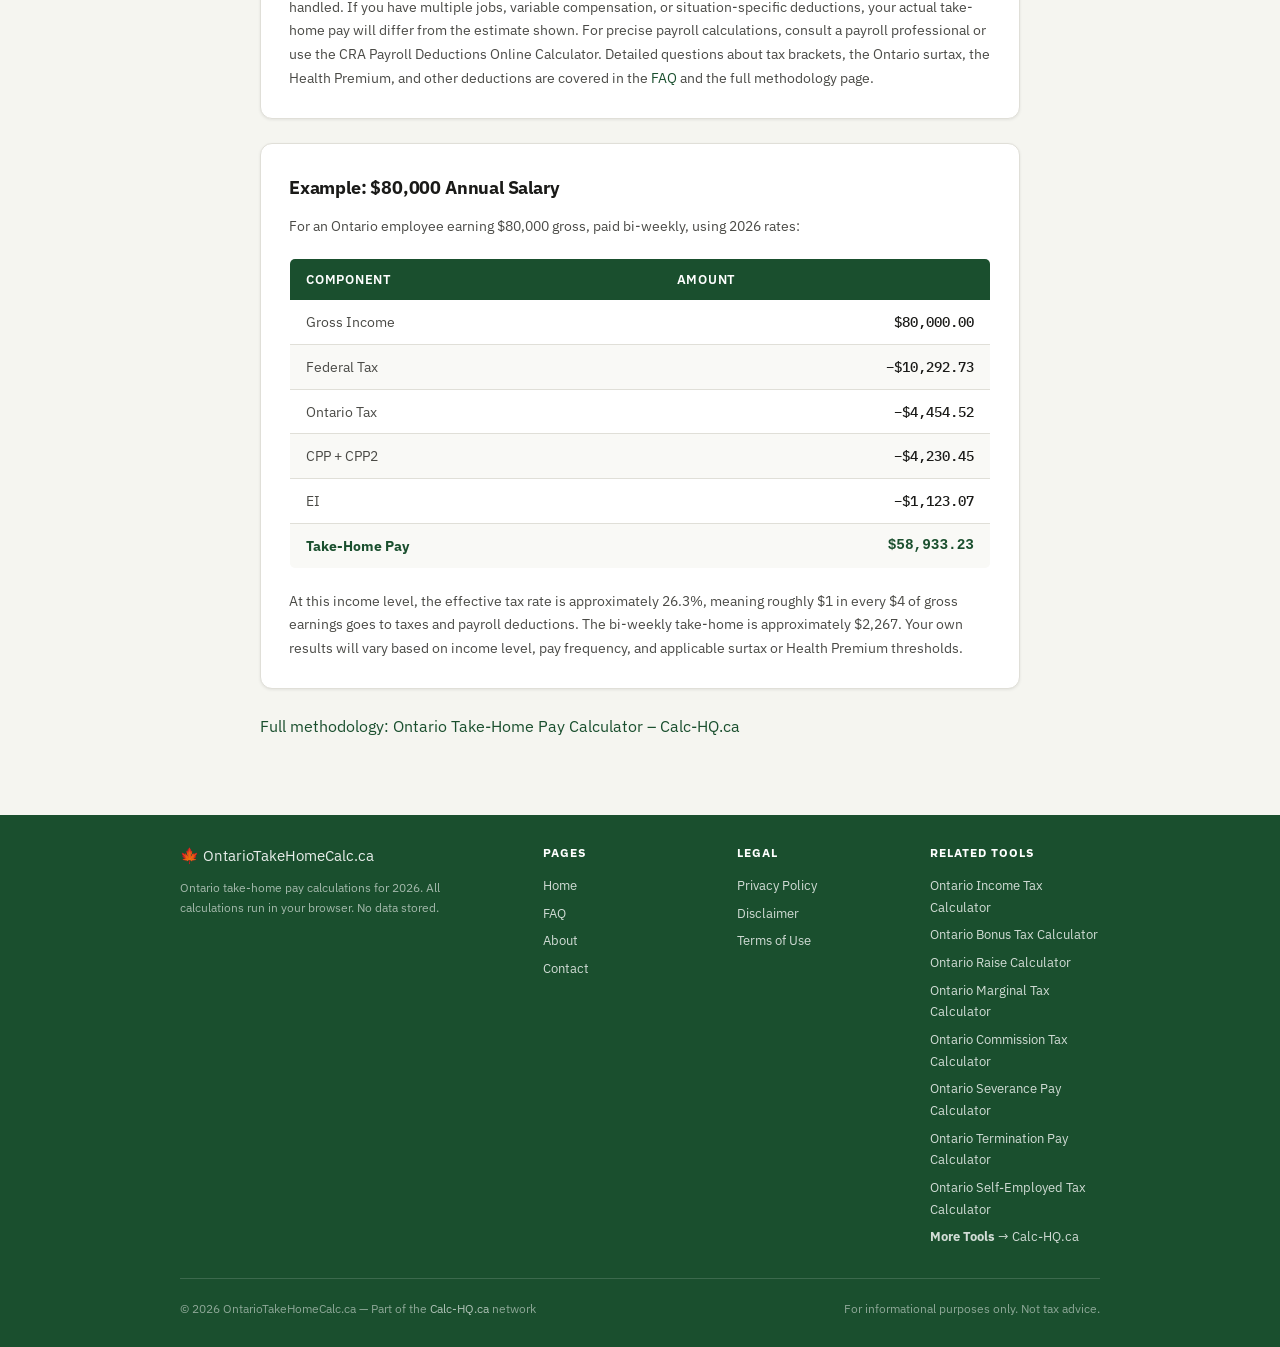
==== commit 15eb2d1c: "fix: homepage content-density polish — tighten support sections, add limitations, reduce examples" ====
--- a/index.html
+++ b/index.html
@@ -185,10 +185,22 @@
       <ins class="adsbygoogle" style="display:block" data-ad-client="ca-pub-7744853829365165" data-ad-slot="auto" data-ad-format="horizontal"></ins>
     </div>
 
+    <!-- What This Calculator Does -->
+    <div class="info-section">
+      <h2>What This Calculator Does</h2>
+      <p>This calculator estimates your Ontario take-home pay for the 2026 tax year. Enter your annual gross employment income and pay frequency, and it calculates each deduction in sequence. Federal income tax is computed using Canada Revenue Agency progressive brackets ranging from 14% to 33%, with the basic personal amount applied as a non-refundable credit. Ontario provincial income tax applies brackets from 5.05% to 13.16%, and the Ontario surtax is added when provincial tax exceeds certain thresholds. Canada Pension Plan contributions are calculated under both CPP1 (5.95% on pensionable earnings between $3,500 and $74,600) and CPP2 (4.00% on earnings between $74,600 and $85,000). Employment Insurance premiums are set at 1.63% on insurable earnings up to the annual maximum of $68,900. The Ontario Health Premium is applied based on taxable income tiers. Ontario's basic personal amount is also applied as a non-refundable credit. Results display your estimated net pay for each pay period, monthly, and annually so you can plan your budget with realistic after-tax figures.</p>
+    </div>
+
+    <!-- What Is Not Included -->
+    <div class="info-section">
+      <h2>What Is Not Included</h2>
+      <p>Results are estimates for a typical Ontario employee with a single employer and may not reflect your actual payroll deductions. This calculator does not account for employer-provided benefits such as group health or dental plans, union dues, registered pension plan contributions, or RRSP deductions that reduce taxable income. It also does not include charitable donation credits, tuition or medical expense credits, spousal or dependent amounts, the Canada Workers Benefit, or other individual tax credits that may lower your tax bill. Bonus income, commission-based pay, self-employment income, and non-standard pay arrangements are not handled. If you have multiple jobs, variable compensation, or situation-specific deductions, your actual take-home pay will differ from the estimate shown. For precise payroll calculations, consult a payroll professional or use the CRA Payroll Deductions Online Calculator. Detailed questions about tax brackets, the Ontario surtax, the Health Premium, and other deductions are covered in the <a href="faq.html">FAQ</a> and the full methodology page.</p>
+    </div>
+
     <!-- Example Calculation -->
     <div class="info-section">
-      <h2>Example Calculation: $80,000 Annual Salary</h2>
-      <p>Estimated take-home for an Ontario employee earning $80,000 gross, paid bi-weekly, using 2026 rates.</p>
+      <h2>Example: $80,000 Annual Salary</h2>
+      <p>For an Ontario employee earning $80,000 gross, paid bi-weekly, using 2026 rates:</p>
       <table class="example-table">
         <thead>
           <tr><th>Component</th><th>Amount</th></tr>
@@ -202,12 +214,7 @@
           <tr class="table-result"><td><strong>Take-Home Pay</strong></td><td><strong>$58,933.23</strong></td></tr>
         </tbody>
       </table>
-    </div>
-
-    <!-- What This Calculator Does -->
-    <div class="info-section">
-      <h2>What This Calculator Does</h2>
-      <p>This calculator estimates your take-home pay as an Ontario employee. It applies 2026 federal income tax, Ontario provincial income tax, CPP contributions (CPP1 and CPP2), EI premiums, and the Ontario Health Premium to your gross salary. Federal and Ontario basic personal amounts are applied automatically. Results show your estimated net pay per pay period, monthly, and annually. No other credits or deductions are assumed.</p>
+      <p>At this income level, the effective tax rate is approximately 26.3%, meaning roughly $1 in every $4 of gross earnings goes to taxes and payroll deductions. The bi-weekly take-home is approximately $2,267. Your own results will vary based on income level, pay frequency, and applicable surtax or Health Premium thresholds.</p>
     </div>
 
     <!-- Ad unit -->
